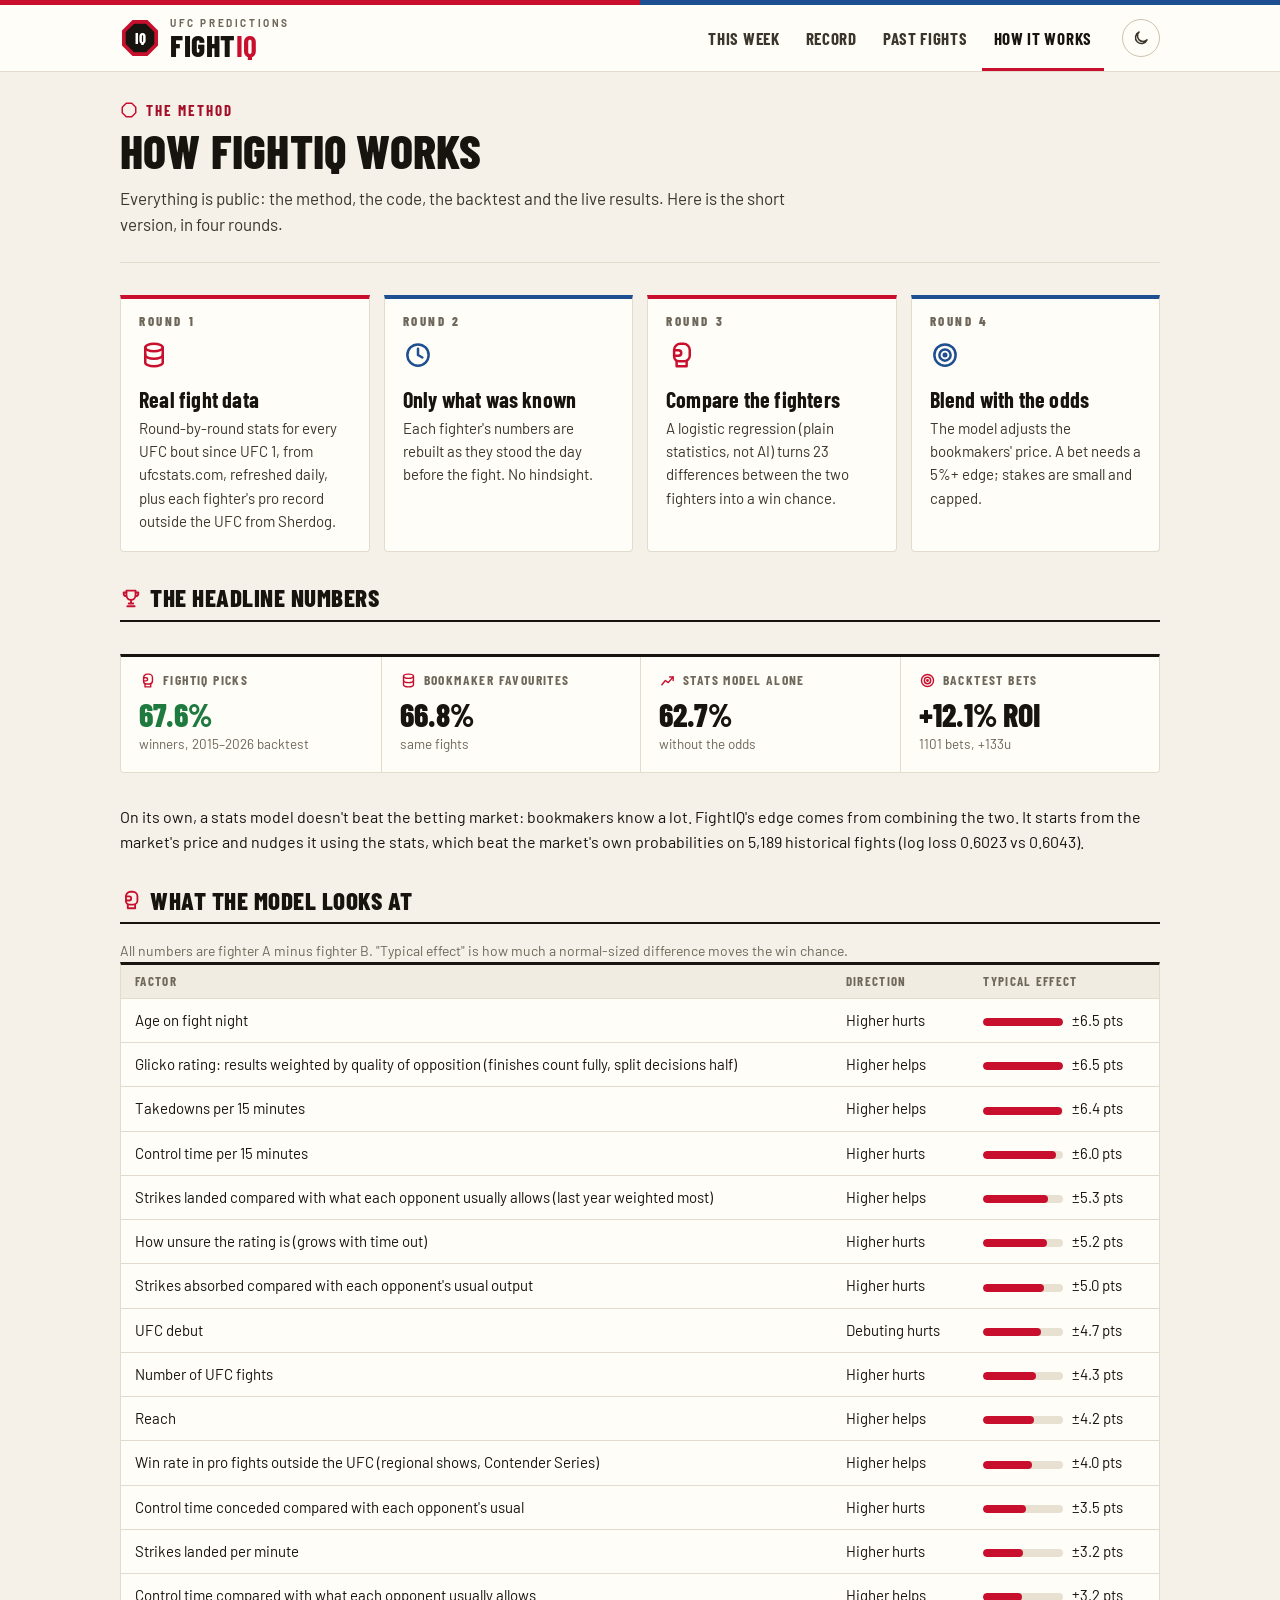
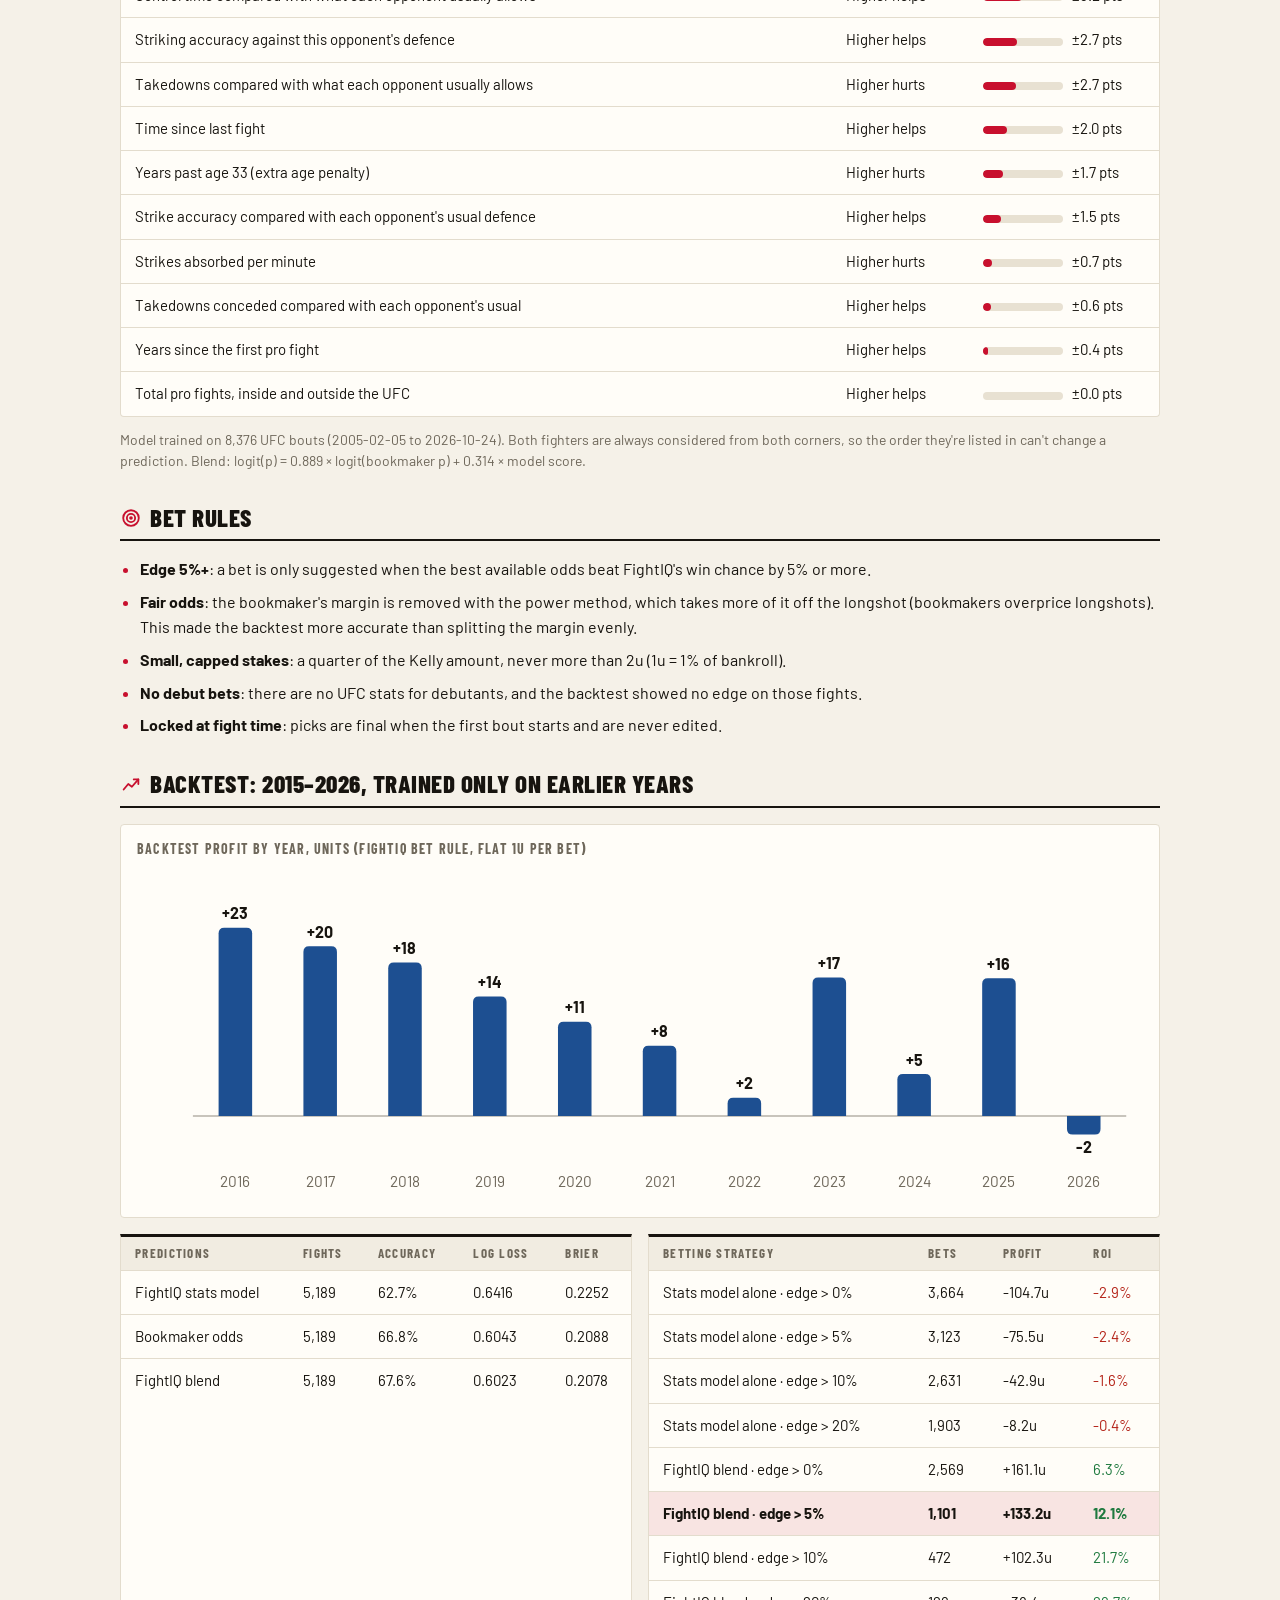
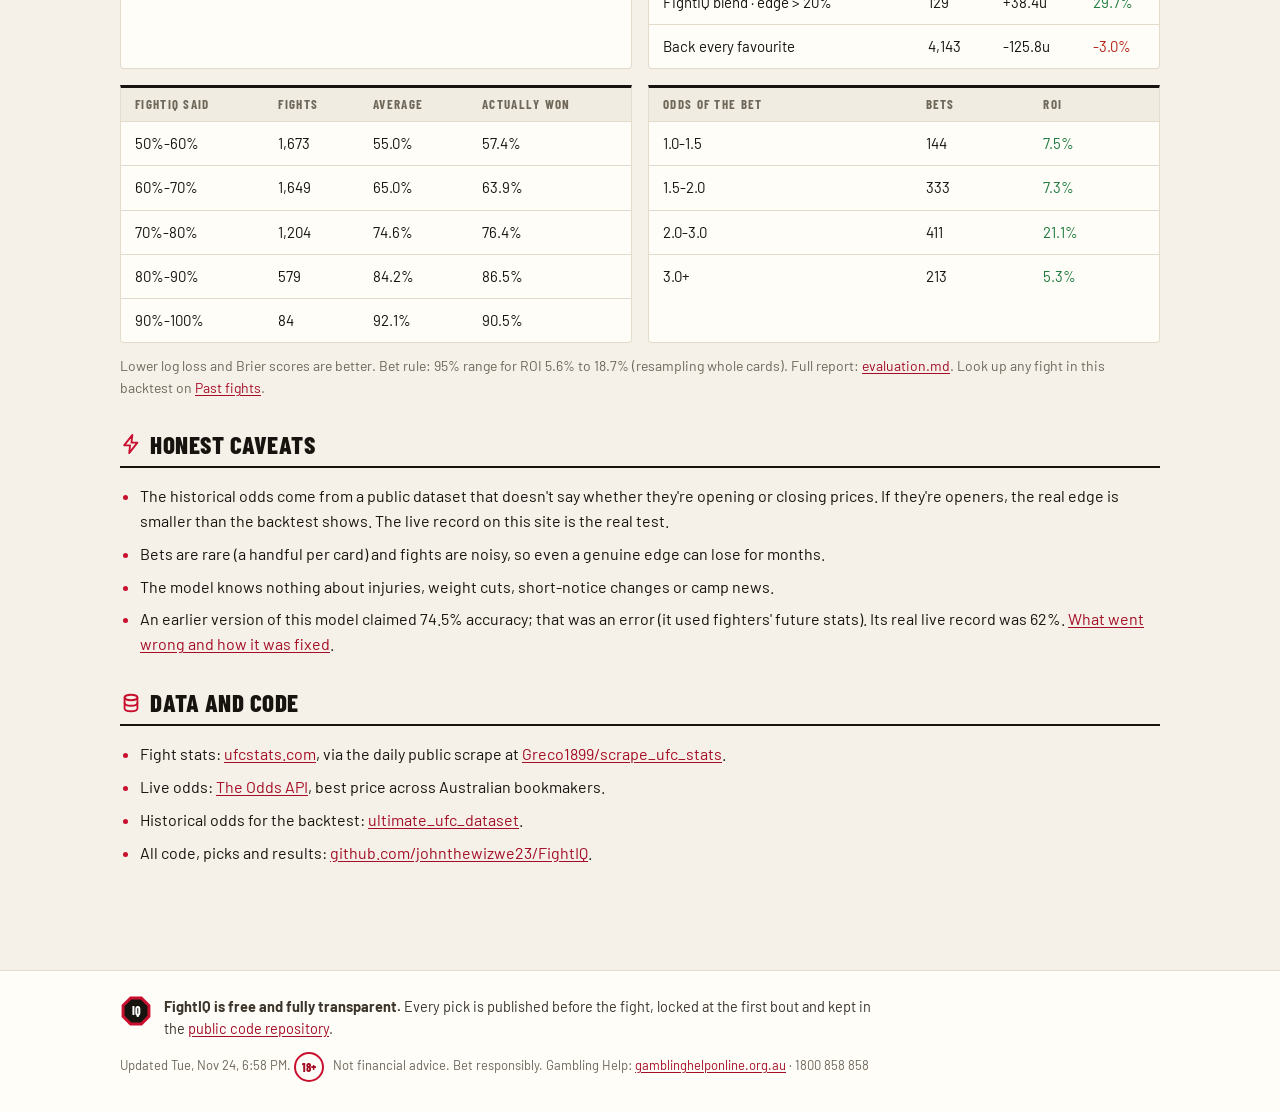
==== site/model.html @ d4d3aa1a "FightIQ update 2026-11-24 18:58 UTC" ====
<!doctype html>
<html lang="en">
<head>
<meta charset="utf-8">
<meta name="viewport" content="width=device-width, initial-scale=1">
<title>How it works · UFC FightIQ</title>
<meta name="description" content="UFC FightIQ: free, fully transparent UFC fight predictions, value bets and a public track record.">
<meta name="theme-color" content="#f5f1e8">
<link rel="icon" href="assets/logo.svg" type="image/svg+xml">
<link rel="preconnect" href="https://fonts.googleapis.com"><link rel="preconnect" href="https://fonts.gstatic.com" crossorigin>
<link rel="stylesheet" href="https://fonts.googleapis.com/css2?family=Barlow+Condensed:ital,wght@0,600;0,700;0,800;1,800&family=Barlow:wght@400;500;600;700&display=swap">
<link rel="stylesheet" href="assets/style.css?v=7cd8a8290e">
<script>try{var t=localStorage.getItem("fightiq-theme");if(t)document.documentElement.setAttribute("data-theme",t)}catch(e){}</script>
</head>
<body>
<header class="top">
  <div class="wrap top-in">
    <a class="brand" href="index.html" aria-label="FightIQ home"><svg class="logo" viewBox="0 0 40 40" aria-hidden="true"><polygon points="38.02,27.46 27.46,38.02 12.54,38.02 1.98,27.46 1.98,12.54 12.54,1.98 27.46,1.98 38.02,12.54" fill="#C8102E"/><polygon points="34.32,25.93 25.93,34.32 14.07,34.32 5.68,25.93 5.68,14.07 14.07,5.68 25.93,5.68 34.32,14.07" fill="#17140F"/><text x="20" y="25.6" text-anchor="middle" font-size="15" font-weight="800" fill="#fff" font-family="Barlow Condensed,Arial Narrow,Helvetica,sans-serif">IQ</text></svg><span class="word"><small>UFC predictions</small>FIGHT<b>IQ</b></span></a>
    <nav aria-label="Main"><a href="index.html">This week</a><a href="record.html">Record</a><a href="search.html">Past fights</a><a href="model.html" class="on" aria-current="page">How it works</a></nav>
    <button class="theme" type="button" aria-label="Switch light or dark mode"><span class="ico moon"><svg viewBox="0 0 24 24" aria-hidden="true"><path d="M20 14.5A8 8 0 1 1 9.5 4a6.5 6.5 0 0 0 10.5 10.5z"/></svg></span><span class="ico sun"><svg viewBox="0 0 24 24" aria-hidden="true"><circle cx="12" cy="12" r="4"/><path d="M12 2v2.5M12 19.5V22M4.9 4.9l1.8 1.8M17.3 17.3l1.8 1.8M2 12h2.5M19.5 12H22M4.9 19.1l1.8-1.8M17.3 6.7l1.8-1.8"/></svg></span></button>
  </div>
</header>
<main class="wrap">

<section class="hero"><div><p class="kicker"><span class="ico"><svg viewBox="0 0 24 24" aria-hidden="true"><polygon points="8.3,3 15.7,3 21,8.3 21,15.7 15.7,21 8.3,21 3,15.7 3,8.3"/></svg></span>The method</p><h1>How FightIQ works</h1><p class="lede">Everything is public: the method, the code, the backtest and the live results. Here is the short version, in four rounds.</p></div></section>
<section class="rounds"><div class="round"><span class="rnum">Round 1</span><span class="ico"><svg viewBox="0 0 24 24" aria-hidden="true"><ellipse cx="12" cy="6" rx="7" ry="3"/><path d="M5 6v6c0 1.7 3.1 3 7 3s7-1.3 7-3V6"/><path d="M5 12v6c0 1.7 3.1 3 7 3s7-1.3 7-3v-6"/></svg></span><h3>Real fight data</h3><p>Round-by-round stats for every UFC bout since UFC 1, from ufcstats.com, refreshed daily, plus each fighter&#x27;s pro record outside the UFC from Sherdog.</p></div><div class="round"><span class="rnum">Round 2</span><span class="ico"><svg viewBox="0 0 24 24" aria-hidden="true"><circle cx="12" cy="12" r="8.5"/><path d="M12 7v5l3.5 2"/></svg></span><h3>Only what was known</h3><p>Each fighter&#x27;s numbers are rebuilt as they stood the day before the fight. No hindsight.</p></div><div class="round"><span class="rnum">Round 3</span><span class="ico"><svg viewBox="0 0 24 24" aria-hidden="true"><path d="M6.5 12V8a5 5 0 0 1 5-5H14a5 5 0 0 1 5 5v4.5a4.5 4.5 0 0 1-4.5 4.5h-4A4 4 0 0 1 6.5 13z"/><path d="M6.5 12.5H10a2.2 2.2 0 0 0 0-4.4H6.5"/><path d="M8.5 17v4h8v-4"/></svg></span><h3>Compare the fighters</h3><p>A logistic regression (plain statistics, not AI) turns 23 differences between the two fighters into a win chance.</p></div><div class="round"><span class="rnum">Round 4</span><span class="ico"><svg viewBox="0 0 24 24" aria-hidden="true"><circle cx="12" cy="12" r="8.5"/><circle cx="12" cy="12" r="4.5"/><circle cx="12" cy="12" r="1" fill="currentColor"/></svg></span><h3>Blend with the odds</h3><p>The model adjusts the bookmakers&#x27; price. A bet needs a 5%+ edge; stakes are small and capped.</p></div></section>

<section><h2><span class="ico"><svg viewBox="0 0 24 24" aria-hidden="true"><path d="M7 4h10v5a5 5 0 0 1-10 0z"/><path d="M7 6H4v1a3 3 0 0 0 3 3M17 6h3v1a3 3 0 0 1-3 3M12 14v4M8 21h8M9.5 18h5"/></svg></span>The headline numbers</h2>
<section class="board"><div class="cell"><span class="lbl"><span class="ico"><svg viewBox="0 0 24 24" aria-hidden="true"><path d="M6.5 12V8a5 5 0 0 1 5-5H14a5 5 0 0 1 5 5v4.5a4.5 4.5 0 0 1-4.5 4.5h-4A4 4 0 0 1 6.5 13z"/><path d="M6.5 12.5H10a2.2 2.2 0 0 0 0-4.4H6.5"/><path d="M8.5 17v4h8v-4"/></svg></span>FightIQ picks</span><strong class="val good">67.6%</strong><span class="sub">winners, 2015–2026 backtest</span></div><div class="cell"><span class="lbl"><span class="ico"><svg viewBox="0 0 24 24" aria-hidden="true"><ellipse cx="12" cy="6" rx="7" ry="3"/><path d="M5 6v6c0 1.7 3.1 3 7 3s7-1.3 7-3V6"/><path d="M5 12v6c0 1.7 3.1 3 7 3s7-1.3 7-3v-6"/></svg></span>Bookmaker favourites</span><strong class="val">66.8%</strong><span class="sub">same fights</span></div><div class="cell"><span class="lbl"><span class="ico"><svg viewBox="0 0 24 24" aria-hidden="true"><path d="M4 18 9 12l4 3 7-8"/><path d="M15 7h5v5"/></svg></span>Stats model alone</span><strong class="val">62.7%</strong><span class="sub">without the odds</span></div><div class="cell"><span class="lbl"><span class="ico"><svg viewBox="0 0 24 24" aria-hidden="true"><circle cx="12" cy="12" r="8.5"/><circle cx="12" cy="12" r="4.5"/><circle cx="12" cy="12" r="1" fill="currentColor"/></svg></span>Backtest bets</span><strong class="val">+12.1% ROI</strong><span class="sub">1101 bets, +133u</span></div></section>
<p>On its own, a stats model doesn't beat the betting market: bookmakers know a lot. FightIQ's edge comes from combining the two.
It starts from the market's price and nudges it using the stats, which beat the market's own probabilities on
5,189 historical fights (log loss 0.6023 vs 0.6043).</p></section>

<section><h2><span class="ico"><svg viewBox="0 0 24 24" aria-hidden="true"><path d="M6.5 12V8a5 5 0 0 1 5-5H14a5 5 0 0 1 5 5v4.5a4.5 4.5 0 0 1-4.5 4.5h-4A4 4 0 0 1 6.5 13z"/><path d="M6.5 12.5H10a2.2 2.2 0 0 0 0-4.4H6.5"/><path d="M8.5 17v4h8v-4"/></svg></span>What the model looks at</h2>
<p class="note">All numbers are fighter A minus fighter B. "Typical effect" is how much a normal-sized difference moves the win chance.</p>
<div class="tablewrap"><table><thead><tr><th>Factor</th><th>Direction</th><th>Typical effect</th></tr></thead><tbody><tr><td>Age on fight night</td><td>Higher hurts</td><td><span class="mini"><span style="width:100%"></span></span> ±6.5 pts</td></tr><tr><td>Glicko rating: results weighted by quality of opposition (finishes count fully, split decisions half)</td><td>Higher helps</td><td><span class="mini"><span style="width:100%"></span></span> ±6.5 pts</td></tr><tr><td>Takedowns per 15 minutes</td><td>Higher helps</td><td><span class="mini"><span style="width:98%"></span></span> ±6.4 pts</td></tr><tr><td>Control time per 15 minutes</td><td>Higher hurts</td><td><span class="mini"><span style="width:91%"></span></span> ±6.0 pts</td></tr><tr><td>Strikes landed compared with what each opponent usually allows (last year weighted most)</td><td>Higher helps</td><td><span class="mini"><span style="width:81%"></span></span> ±5.3 pts</td></tr><tr><td>How unsure the rating is (grows with time out)</td><td>Higher hurts</td><td><span class="mini"><span style="width:79%"></span></span> ±5.2 pts</td></tr><tr><td>Strikes absorbed compared with each opponent&#x27;s usual output</td><td>Higher hurts</td><td><span class="mini"><span style="width:76%"></span></span> ±5.0 pts</td></tr><tr><td>UFC debut</td><td>Debuting hurts</td><td><span class="mini"><span style="width:72%"></span></span> ±4.7 pts</td></tr><tr><td>Number of UFC fights</td><td>Higher hurts</td><td><span class="mini"><span style="width:66%"></span></span> ±4.3 pts</td></tr><tr><td>Reach</td><td>Higher helps</td><td><span class="mini"><span style="width:63%"></span></span> ±4.2 pts</td></tr><tr><td>Win rate in pro fights outside the UFC (regional shows, Contender Series)</td><td>Higher helps</td><td><span class="mini"><span style="width:61%"></span></span> ±4.0 pts</td></tr><tr><td>Control time conceded compared with each opponent&#x27;s usual</td><td>Higher hurts</td><td><span class="mini"><span style="width:53%"></span></span> ±3.5 pts</td></tr><tr><td>Strikes landed per minute</td><td>Higher hurts</td><td><span class="mini"><span style="width:49%"></span></span> ±3.2 pts</td></tr><tr><td>Control time compared with what each opponent usually allows</td><td>Higher helps</td><td><span class="mini"><span style="width:48%"></span></span> ±3.2 pts</td></tr><tr><td>Striking accuracy against this opponent&#x27;s defence</td><td>Higher helps</td><td><span class="mini"><span style="width:42%"></span></span> ±2.7 pts</td></tr><tr><td>Takedowns compared with what each opponent usually allows</td><td>Higher hurts</td><td><span class="mini"><span style="width:41%"></span></span> ±2.7 pts</td></tr><tr><td>Time since last fight</td><td>Higher helps</td><td><span class="mini"><span style="width:30%"></span></span> ±2.0 pts</td></tr><tr><td>Years past age 33 (extra age penalty)</td><td>Higher hurts</td><td><span class="mini"><span style="width:25%"></span></span> ±1.7 pts</td></tr><tr><td>Strike accuracy compared with each opponent&#x27;s usual defence</td><td>Higher helps</td><td><span class="mini"><span style="width:22%"></span></span> ±1.5 pts</td></tr><tr><td>Strikes absorbed per minute</td><td>Higher hurts</td><td><span class="mini"><span style="width:11%"></span></span> ±0.7 pts</td></tr><tr><td>Takedowns conceded compared with each opponent&#x27;s usual</td><td>Higher helps</td><td><span class="mini"><span style="width:9%"></span></span> ±0.6 pts</td></tr><tr><td>Years since the first pro fight</td><td>Higher helps</td><td><span class="mini"><span style="width:6%"></span></span> ±0.4 pts</td></tr><tr><td>Total pro fights, inside and outside the UFC</td><td>Higher helps</td><td><span class="mini"><span style="width:0%"></span></span> ±0.0 pts</td></tr></tbody></table></div>
<p class="note">Model trained on 8,376 UFC bouts (2005-02-05 to 2026-10-24).
Both fighters are always considered from both corners, so the order they're listed in can't change a prediction.
Blend: logit(p) = 0.889 × logit(bookmaker p) + 0.314 × model score.</p></section>

<section><h2><span class="ico"><svg viewBox="0 0 24 24" aria-hidden="true"><circle cx="12" cy="12" r="8.5"/><circle cx="12" cy="12" r="4.5"/><circle cx="12" cy="12" r="1" fill="currentColor"/></svg></span>Bet rules</h2>
<ul class="rules">
<li><b>Edge 5%+</b>: a bet is only suggested when the best available odds beat FightIQ's win chance by 5% or more.</li>
<li><b>Fair odds</b>: the bookmaker's margin is removed with the power method, which takes more of it off the longshot
(bookmakers overprice longshots). This made the backtest more accurate than splitting the margin evenly.</li>
<li><b>Small, capped stakes</b>: a quarter of the Kelly amount, never more than 2u (1u = 1% of bankroll).</li>
<li><b>No debut bets</b>: there are no UFC stats for debutants, and the backtest showed no edge on those fights.</li>
<li><b>Locked at fight time</b>: picks are final when the first bout starts and are never edited.</li>
</ul></section>

<section><h2><span class="ico"><svg viewBox="0 0 24 24" aria-hidden="true"><path d="M4 18 9 12l4 3 7-8"/><path d="M15 7h5v5"/></svg></span>Backtest: 2015–2026, trained only on earlier years</h2>
<figure class="chart"><figcaption>Backtest profit by year, units (FightIQ bet rule, flat 1u per bet)</figcaption><svg viewBox="0 0 720 240" role="img" aria-label="Backtest profit by year"><line x1="40" x2="708" y1="178.9" y2="178.9" class="grid zero"/><path d="M58.4,178.9 V48.2 Q58.4,44.2 62.4,44.2 H78.4 Q82.4,44.2 82.4,48.2 V178.9 Z" class="barfill" data-tip="2016: 183 bets, +22.5u, ROI +12.3%"/><text x="70.4" y="38.2" class="label" text-anchor="middle">+23</text><text x="70.4" y="230" class="axis" text-anchor="middle">2016</text><path d="M119.1,178.9 V61.5 Q119.1,57.5 123.1,57.5 H139.1 Q143.1,57.5 143.1,61.5 V178.9 Z" class="barfill" data-tip="2017: 174 bets, +20.3u, ROI +11.7%"/><text x="131.1" y="51.5" class="label" text-anchor="middle">+20</text><text x="131.1" y="230" class="axis" text-anchor="middle">2017</text><path d="M179.8,178.9 V73.1 Q179.8,69.1 183.8,69.1 H199.8 Q203.8,69.1 203.8,73.1 V178.9 Z" class="barfill" data-tip="2018: 133 bets, +18.4u, ROI +13.8%"/><text x="191.8" y="63.1" class="label" text-anchor="middle">+18</text><text x="191.8" y="230" class="axis" text-anchor="middle">2018</text><path d="M240.5,178.9 V97.4 Q240.5,93.4 244.5,93.4 H260.5 Q264.5,93.4 264.5,97.4 V178.9 Z" class="barfill" data-tip="2019: 123 bets, +14.3u, ROI +11.6%"/><text x="252.5" y="87.4" class="label" text-anchor="middle">+14</text><text x="252.5" y="230" class="axis" text-anchor="middle">2019</text><path d="M301.3,178.9 V115.4 Q301.3,111.4 305.3,111.4 H321.3 Q325.3,111.4 325.3,115.4 V178.9 Z" class="barfill" data-tip="2020: 87 bets, +11.3u, ROI +13.0%"/><text x="313.3" y="105.4" class="label" text-anchor="middle">+11</text><text x="313.3" y="230" class="axis" text-anchor="middle">2020</text><path d="M362.0,178.9 V132.6 Q362.0,128.6 366.0,128.6 H382.0 Q386.0,128.6 386.0,132.6 V178.9 Z" class="barfill" data-tip="2021: 99 bets, +8.4u, ROI +8.5%"/><text x="374.0" y="122.6" class="label" text-anchor="middle">+8</text><text x="374.0" y="230" class="axis" text-anchor="middle">2021</text><path d="M422.7,178.9 V169.9 Q422.7,165.9 426.7,165.9 H442.7 Q446.7,165.9 446.7,169.9 V178.9 Z" class="barfill" data-tip="2022: 69 bets, +2.2u, ROI +3.2%"/><text x="434.7" y="159.9" class="label" text-anchor="middle">+2</text><text x="434.7" y="230" class="axis" text-anchor="middle">2022</text><path d="M483.5,178.9 V83.8 Q483.5,79.8 487.5,79.8 H503.5 Q507.5,79.8 507.5,83.8 V178.9 Z" class="barfill" data-tip="2023: 61 bets, +16.6u, ROI +27.2%"/><text x="495.5" y="73.8" class="label" text-anchor="middle">+17</text><text x="495.5" y="230" class="axis" text-anchor="middle">2023</text><path d="M544.2,178.9 V152.8 Q544.2,148.8 548.2,148.8 H564.2 Q568.2,148.8 568.2,152.8 V178.9 Z" class="barfill" data-tip="2024: 62 bets, +5.0u, ROI +8.1%"/><text x="556.2" y="142.8" class="label" text-anchor="middle">+5</text><text x="556.2" y="230" class="axis" text-anchor="middle">2024</text><path d="M604.9,178.9 V84.3 Q604.9,80.3 608.9,80.3 H624.9 Q628.9,80.3 628.9,84.3 V178.9 Z" class="barfill" data-tip="2025: 46 bets, +16.5u, ROI +35.8%"/><text x="616.9" y="74.3" class="label" text-anchor="middle">+16</text><text x="616.9" y="230" class="axis" text-anchor="middle">2025</text><path d="M665.6,178.9 V188.2 Q665.6,192.2 669.6,192.2 H685.6 Q689.6,192.2 689.6,188.2 V178.9 Z" class="barfill" data-tip="2026: 64 bets, -2.2u, ROI -3.5%"/><text x="677.6" y="205.2" class="label" text-anchor="middle">-2</text><text x="677.6" y="230" class="axis" text-anchor="middle">2026</text></svg></figure>
<div class="grid2">
<div class="tablewrap"><table><thead><tr><th>Predictions</th><th>Fights</th><th>Accuracy</th><th>Log loss</th><th>Brier</th></tr></thead><tbody><tr><td>FightIQ stats model</td><td>5,189</td><td>62.7%</td><td>0.6416</td><td>0.2252</td></tr><tr><td>Bookmaker odds</td><td>5,189</td><td>66.8%</td><td>0.6043</td><td>0.2088</td></tr><tr><td>FightIQ blend</td><td>5,189</td><td>67.6%</td><td>0.6023</td><td>0.2078</td></tr></tbody></table></div>
<div class="tablewrap"><table><thead><tr><th>Betting strategy</th><th>Bets</th><th>Profit</th><th>ROI</th></tr></thead><tbody><tr><td>Stats model alone · edge &gt; 0%</td><td>3,664</td><td>-104.7u</td><td class="bad">-2.9%</td></tr><tr><td>Stats model alone · edge &gt; 5%</td><td>3,123</td><td>-75.5u</td><td class="bad">-2.4%</td></tr><tr><td>Stats model alone · edge &gt; 10%</td><td>2,631</td><td>-42.9u</td><td class="bad">-1.6%</td></tr><tr><td>Stats model alone · edge &gt; 20%</td><td>1,903</td><td>-8.2u</td><td class="bad">-0.4%</td></tr><tr><td>FightIQ blend · edge &gt; 0%</td><td>2,569</td><td>+161.1u</td><td class="good">6.3%</td></tr><tr class="hl"><td>FightIQ blend · edge &gt; 5%</td><td>1,101</td><td>+133.2u</td><td class="good">12.1%</td></tr><tr><td>FightIQ blend · edge &gt; 10%</td><td>472</td><td>+102.3u</td><td class="good">21.7%</td></tr><tr><td>FightIQ blend · edge &gt; 20%</td><td>129</td><td>+38.4u</td><td class="good">29.7%</td></tr><tr><td>Back every favourite</td><td>4,143</td><td>-125.8u</td><td class="bad">-3.0%</td></tr></tbody></table></div>
<div class="tablewrap"><table><thead><tr><th>FightIQ said</th><th>Fights</th><th>Average</th><th>Actually won</th></tr></thead><tbody><tr><td>50%-60%</td><td>1,673</td><td>55.0%</td><td>57.4%</td></tr><tr><td>60%-70%</td><td>1,649</td><td>65.0%</td><td>63.9%</td></tr><tr><td>70%-80%</td><td>1,204</td><td>74.6%</td><td>76.4%</td></tr><tr><td>80%-90%</td><td>579</td><td>84.2%</td><td>86.5%</td></tr><tr><td>90%-100%</td><td>84</td><td>92.1%</td><td>90.5%</td></tr></tbody></table></div>
<div class="tablewrap"><table><thead><tr><th>Odds of the bet</th><th>Bets</th><th>ROI</th></tr></thead><tbody><tr><td>1.0-1.5</td><td>144</td><td class="good">7.5%</td></tr><tr><td>1.5-2.0</td><td>333</td><td class="good">7.3%</td></tr><tr><td>2.0-3.0</td><td>411</td><td class="good">21.1%</td></tr><tr><td>3.0+</td><td>213</td><td class="good">5.3%</td></tr></tbody></table></div>
</div>
<p class="note">Lower log loss and Brier scores are better. Bet rule: 95% range for ROI 5.6% to 18.7%
(resampling whole cards). Full report: <a href="https://github.com/johnthewizwe23/FightIQ/blob/main/reports/evaluation.md">evaluation.md</a>.
Look up any fight in this backtest on <a href="search.html">Past fights</a>.</p></section>

<section><h2><span class="ico"><svg viewBox="0 0 24 24" aria-hidden="true"><path d="M13.5 2 4.5 13.5h6.5L10 22l9-11.5h-6.5z"/></svg></span>Honest caveats</h2>
<ul class="rules">
<li>The historical odds come from a public dataset that doesn't say whether they're opening or closing prices. If they're
openers, the real edge is smaller than the backtest shows. The live record on this site is the real test.</li>
<li>Bets are rare (a handful per card) and fights are noisy, so even a genuine edge can lose for months.</li>
<li>The model knows nothing about injuries, weight cuts, short-notice changes or camp news.</li>
<li>An earlier version of this model claimed 74.5% accuracy; that was an error (it used fighters' future stats). Its real
live record was 62%. <a href="https://github.com/johnthewizwe23/FightIQ/blob/main/reports/original_model_review.md">What went wrong and how it was fixed</a>.</li>
</ul></section>

<section><h2><span class="ico"><svg viewBox="0 0 24 24" aria-hidden="true"><ellipse cx="12" cy="6" rx="7" ry="3"/><path d="M5 6v6c0 1.7 3.1 3 7 3s7-1.3 7-3V6"/><path d="M5 12v6c0 1.7 3.1 3 7 3s7-1.3 7-3v-6"/></svg></span>Data and code</h2>
<ul class="rules">
<li>Fight stats: <a href="http://ufcstats.com">ufcstats.com</a>, via the daily public scrape at <a href="https://github.com/Greco1899/scrape_ufc_stats">Greco1899/scrape_ufc_stats</a>.</li>
<li>Live odds: <a href="https://the-odds-api.com">The Odds API</a>, best price across Australian bookmakers.</li>
<li>Historical odds for the backtest: <a href="https://github.com/shortlikeafox/ultimate_ufc_dataset">ultimate_ufc_dataset</a>.</li>
<li>All code, picks and results: <a href="https://github.com/johnthewizwe23/FightIQ">github.com/johnthewizwe23/FightIQ</a>.</li>
</ul></section>
</main>
<footer class="foot">
  <div class="wrap foot-in">
    <div class="foot-brand"><svg class="logo" viewBox="0 0 40 40" aria-hidden="true"><polygon points="38.02,27.46 27.46,38.02 12.54,38.02 1.98,27.46 1.98,12.54 12.54,1.98 27.46,1.98 38.02,12.54" fill="#C8102E"/><polygon points="34.32,25.93 25.93,34.32 14.07,34.32 5.68,25.93 5.68,14.07 14.07,5.68 25.93,5.68 34.32,14.07" fill="#17140F"/><text x="20" y="25.6" text-anchor="middle" font-size="15" font-weight="800" fill="#fff" font-family="Barlow Condensed,Arial Narrow,Helvetica,sans-serif">IQ</text></svg><p><b>FightIQ is free and fully transparent.</b> Every pick is published before the fight,
    locked at the first bout and kept in the <a href="https://github.com/johnthewizwe23/FightIQ">public code repository</a>.</p></div>
    <p class="foot-small">Updated <time datetime="2026-11-24T18:58:11+00:00">2026-11-24 18:58 UTC</time>. <span class="age">18+</span> Not financial advice. Bet responsibly. Gambling Help:
    <a href="https://www.gamblinghelponline.org.au">gamblinghelponline.org.au</a> · 1800 858 858</p>
  </div>
</footer>
<script src="assets/app.js?v=45d0e978c8"></script>
</body>
</html>
---- site/assets/style.css ----
:root{color-scheme:light;--paper:#f5f1e8;--card:#fffdf8;--card-2:#f1ece1;--ink:#17140f;--ink-2:#3b352c;--muted:#6e675a;
--line:#e3dccd;--line-2:#cdc3ae;--red:#c8102e;--red-ink:#a50d26;--red-soft:#f8e4e2;--blue:#1d4f91;--good:#1f7a3f;--bad:#b42318;
--strong:#1f7a3f;--lean:#b07d1f;--toss:#8c8578;--series:#1d4f91;--grid:#e8e2d5;--opp:#e8e1d2;
--display:"Barlow Condensed","Arial Narrow",Impact,sans-serif;--body:Barlow,"Segoe UI",Roboto,Helvetica,Arial,sans-serif}
:root[data-theme="dark"]{color-scheme:dark;--paper:#141311;--card:#1d1b18;--card-2:#25221e;--ink:#f3efe7;--ink-2:#d8d1c3;
--muted:#a69f91;--line:#33302a;--line-2:#4b463d;--red:#ef4056;--red-ink:#ff7385;--red-soft:#3a1b1f;--blue:#7aa5e6;--good:#55c27f;
--bad:#f2685d;--strong:#2f9e5b;--lean:#c4922f;--toss:#77705f;--series:#7aa5e6;--grid:#2c2924;--opp:#302d27}
*{box-sizing:border-box}html{-webkit-text-size-adjust:100%}[hidden]{display:none!important}
body{margin:0;background:var(--paper);color:var(--ink);font:16px/1.55 var(--body)}
a{color:var(--red-ink);text-underline-offset:2px}a:hover{color:var(--red)}
.wrap{max-width:1080px;margin:0 auto;padding:0 20px}
.ico{display:inline-flex;width:18px;height:18px;flex:none;color:var(--red)}
.ico svg{width:100%;height:100%;fill:none;stroke:currentColor;stroke-width:2;stroke-linecap:round;stroke-linejoin:round}
.vh{position:absolute;width:1px;height:1px;overflow:hidden;clip:rect(0 0 0 0);white-space:nowrap}
.muted{color:var(--muted)}.small{font-size:13px}.good{color:var(--good)}.bad{color:var(--bad)}.accent{color:var(--red)}

.top{background:var(--card);box-shadow:0 1px 0 var(--line);position:sticky;top:0;z-index:5}
.top::before{content:"";display:block;height:5px;background:linear-gradient(90deg,var(--red) 0 50%,var(--blue) 50% 100%)}
.top-in{display:flex;align-items:center;gap:18px;min-height:66px}
.brand{display:flex;align-items:center;gap:10px;text-decoration:none;color:var(--ink);margin-right:auto}
.brand:hover{color:var(--ink)}.logo{width:40px;height:40px;flex:none}
.word{font:800 30px/.9 var(--display);letter-spacing:.5px}.word b{color:var(--red)}
.word small{display:block;font:700 10px/1 var(--body);letter-spacing:2.6px;text-transform:uppercase;color:var(--muted);margin-bottom:4px}
nav{display:flex;gap:2px}
nav a{font:700 17px/1 var(--display);letter-spacing:.7px;text-transform:uppercase;color:var(--ink-2);text-decoration:none;
padding:24px 12px 21px;border-bottom:3px solid transparent}
nav a:hover{color:var(--red)}nav a.on{color:var(--ink);border-bottom-color:var(--red)}
.theme{appearance:none;border:1.5px solid var(--line-2);background:var(--card);width:38px;height:38px;border-radius:50%;
display:grid;place-items:center;cursor:pointer;padding:0}
.theme .ico{color:var(--ink-2)}.theme .sun,[data-theme="dark"] .theme .moon{display:none}[data-theme="dark"] .theme .sun{display:inline-flex}

main.wrap{padding:30px 20px 56px}
section{margin:32px 0}
main.wrap > :first-child{margin-top:0}
h1{font:800 48px/.96 var(--display);letter-spacing:.2px;text-transform:uppercase;margin:8px 0 12px}
h2{display:flex;align-items:center;flex-wrap:wrap;gap:8px;font:800 25px/1.1 var(--display);text-transform:uppercase;letter-spacing:.5px;
margin:0 0 16px;padding-bottom:8px;border-bottom:2px solid var(--ink)}
h2 .ico{width:22px;height:22px}
h3{margin:0;font:700 22px/1.1 var(--display);letter-spacing:.2px}
.h2-note{font:500 14px/1.3 var(--body);text-transform:none;letter-spacing:0;color:var(--muted);margin-left:4px}
.kicker{display:flex;align-items:center;gap:8px;margin:0;font:700 15px/1.2 var(--display);letter-spacing:2px;text-transform:uppercase;color:var(--red-ink)}
.lede{margin:0;max-width:690px;color:var(--ink-2);font-size:17px}
.note{color:var(--muted);font-size:14px;margin:12px 0 0}

.hero{display:flex;justify-content:space-between;align-items:flex-end;gap:16px 24px;flex-wrap:wrap;margin-top:6px;
padding-bottom:24px;border-bottom:1px solid var(--line)}
.hero-side,.poster-side{display:flex;gap:10px;align-items:center;flex-wrap:wrap}
.btn{display:inline-flex;align-items:center;gap:7px;background:var(--ink);color:var(--paper);border:0;padding:11px 17px 10px;
border-radius:999px;text-decoration:none;font:700 15px/1 var(--display);letter-spacing:.9px;text-transform:uppercase;cursor:pointer}
.btn .ico{color:inherit;width:16px;height:16px}.btn:hover{background:var(--red);color:#fff}

.poster{position:relative;overflow:hidden;background:var(--card);border:1px solid var(--line);border-radius:4px;
padding:30px 30px 26px;display:flex;justify-content:space-between;align-items:flex-end;gap:20px;flex-wrap:wrap}
.poster::before{content:"";position:absolute;left:0;right:0;top:0;height:6px;background:linear-gradient(90deg,var(--red) 0 50%,var(--blue) 50% 100%)}
.watermark{position:absolute;right:-70px;top:-50px;width:360px;height:360px;fill:none;stroke:var(--line);stroke-width:1.1;pointer-events:none}
.poster-copy,.poster-side{position:relative}.poster-copy{max-width:780px}
.bout{font-size:clamp(40px,7.4vw,78px);line-height:.92;margin:14px 0;display:flex;flex-wrap:wrap;align-items:center;gap:4px 18px}
.bout i{font:italic 800 .4em/1 var(--display);color:#fff;background:var(--red);padding:.2em .42em .14em;border-radius:3px}
.meta{margin:0;color:var(--muted);font-size:14px}
.status{display:inline-flex;align-items:center;gap:8px;font:700 15px/1 var(--display);letter-spacing:.9px;text-transform:uppercase;
padding:10px 14px 9px;border-radius:999px;border:1.5px solid var(--line-2);color:var(--ink-2)}
.status .ico{width:16px;height:16px;color:inherit}.status.live{border-color:var(--red);color:var(--red-ink)}
.pulse{width:9px;height:9px;border-radius:50%;background:var(--red);animation:pulse 1.8s infinite}
@keyframes pulse{0%{box-shadow:0 0 0 0 rgba(200,16,46,.55)}70%,100%{box-shadow:0 0 0 9px rgba(200,16,46,0)}}
@media (prefers-reduced-motion:reduce){.pulse{animation:none}}

.board{display:grid;grid-template-columns:repeat(auto-fit,minmax(190px,1fr));background:var(--card);border:1px solid var(--line);
border-top:3px solid var(--ink);border-radius:0 0 4px 4px}
.cell{padding:15px 18px 17px;border-left:1px solid var(--line);min-width:0}.cell:first-child{border-left:0}
.cell .lbl{display:flex;align-items:center;gap:7px;font:700 13.5px/1 var(--display);letter-spacing:1.4px;text-transform:uppercase;color:var(--muted)}
.cell .lbl .ico{width:17px;height:17px}
.cell .val{display:block;font:800 32px/1.05 var(--display);margin:9px 0 3px;white-space:nowrap;overflow:hidden;text-overflow:ellipsis}
.cell .sub{display:block;font-size:13.5px;color:var(--muted)}

.slips{display:grid;grid-template-columns:repeat(auto-fill,minmax(290px,1fr));gap:16px}
.slip{position:relative;background:var(--card);border:1px solid var(--line-2);border-radius:6px;padding:14px 18px 15px 22px}
.slip::before{content:"";position:absolute;left:0;top:0;bottom:0;width:6px;background:var(--red);border-radius:6px 0 0 6px}
.slip-top{display:flex;justify-content:space-between;align-items:center;min-height:30px}
.stamp{display:inline-flex;align-items:center;gap:6px;font:800 15px/1 var(--display);letter-spacing:2.2px;text-transform:uppercase;color:var(--red-ink)}
.stamp .ico{width:16px;height:16px}
.slip-id{font:700 12px/1 var(--display);letter-spacing:2.4px;text-transform:uppercase;color:var(--muted)}
.slip-main{display:flex;justify-content:space-between;align-items:flex-end;gap:12px;margin-top:8px}
.slip-main h3{font-size:27px}.slip-main small{color:var(--muted);font-size:14px}
.odds{text-align:right}.odds span{display:block;font:700 12px/1 var(--display);letter-spacing:1.6px;text-transform:uppercase;color:var(--muted)}
.odds strong{font:800 46px/1 var(--display)}
.perf{position:relative;border-top:2px dashed var(--line-2);margin:14px -18px 12px -22px}
.perf::before,.perf::after{content:"";position:absolute;top:-10px;width:18px;height:18px;border-radius:50%;background:var(--paper);border:1px solid var(--line-2)}
.perf::before{left:-10px;clip-path:inset(0 0 0 50%)}.perf::after{right:-10px;clip-path:inset(0 50% 0 0)}
.slip-stats{display:grid;grid-template-columns:repeat(3,1fr);gap:8px;margin:0}.slip-stats div{min-width:0}
.slip-stats dt{font:700 12px/1 var(--display);letter-spacing:1.3px;text-transform:uppercase;color:var(--muted)}
.slip-stats dd{margin:5px 0 0;font:800 23px/1 var(--display)}
.empty{background:var(--card);border:1.5px dashed var(--line-2);border-radius:6px;padding:22px;color:var(--muted);text-align:center}

.legend{display:inline-flex;gap:6px;margin-left:auto;flex-wrap:wrap}
.sort{display:inline-flex;background:var(--card);border:1.5px solid var(--line-2);border-radius:999px;padding:3px;margin-left:6px}
.sort-btn{appearance:none;border:0;background:transparent;color:var(--ink-2);font:700 13px/1 var(--display);letter-spacing:1px;
text-transform:uppercase;padding:6px 11px 5px;border-radius:999px;cursor:pointer}
.sort-btn:hover{color:var(--red)}.sort-btn[aria-pressed="true"]{background:var(--ink);color:var(--paper)}
.slot{display:none;font:700 12px/1 var(--display);letter-spacing:1px;text-transform:uppercase;color:var(--ink-2);
background:var(--card-2);border-radius:3px;padding:4px 6px 3px}
.tape[data-sort="card"] .slot{display:inline-block}
.tier{display:inline-block;font:700 13px/1 var(--display);letter-spacing:.8px;text-transform:uppercase;border-radius:3px;padding:4px 7px 3px;color:#fff}
.tier.strong{background:var(--strong)}.tier.lean{background:var(--lean)}.tier.toss{background:var(--toss)}
.res{display:inline-grid;place-items:center;min-width:30px;height:30px;padding:0 5px;border-radius:999px;font:800 15px/1 var(--display);
border:2px solid currentColor}
.res.win{color:var(--good)}.res.loss{color:var(--bad)}.res.void{color:var(--muted);font-size:12px}
.res.pending{color:var(--line-2);border-style:dashed}
.tag{display:inline-block;font:700 12px/1 var(--display);letter-spacing:.8px;text-transform:uppercase;border:1.5px solid var(--lean);
color:var(--lean);border-radius:3px;padding:3px 6px 2px}
.tag.accent{border-color:var(--red);color:var(--red-ink)}

.tape,.list{background:var(--card);border:1px solid var(--line);border-top:3px solid var(--ink);border-radius:0 0 4px 4px}
.bout-row{display:grid;grid-template-columns:minmax(0,1.15fr) minmax(0,1.5fr) minmax(0,1.15fr) 130px;gap:18px;align-items:center;
padding:14px 18px;border-top:1px solid var(--line)}
.tape-head,.fhead,.ehead{border-top:0;background:var(--card-2);padding-top:10px;padding-bottom:10px;font:700 13px/1 var(--display);
letter-spacing:1.4px;text-transform:uppercase;color:var(--muted)}
.tape-head span:nth-child(3),.tape-head span:last-child{text-align:right}
.corner b{display:block;font:700 22px/1.1 var(--display);white-space:nowrap;overflow:hidden;text-overflow:ellipsis}
.corner small{display:flex;flex-wrap:wrap;gap:6px;align-items:center;color:var(--muted);font-size:13.5px;margin-top:3px}
.corner.opp{text-align:right}.corner.opp b{color:var(--ink-2);font-weight:600}.corner.opp small{justify-content:flex-end}
.split{display:flex;height:28px;border-radius:3px;overflow:hidden;background:var(--opp);cursor:default}
.seg{display:flex;align-items:center;font:800 16px/1 var(--display);padding:0 10px;white-space:nowrap}
.seg.strong{background:var(--strong);color:#fff}.seg.lean{background:var(--lean);color:#fff}.seg.toss{background:var(--toss);color:#fff}
.seg.opp{flex:1;justify-content:flex-end;color:var(--muted)}
.call{display:flex;justify-content:flex-end;align-items:center;gap:10px}

.tablewrap{overflow-x:auto;background:var(--card);border:1px solid var(--line);border-top:3px solid var(--ink);border-radius:0 0 4px 4px}
table{border-collapse:collapse;width:100%;font-size:15px}
th,td{padding:10px 14px;text-align:left;border-top:1px solid var(--line);white-space:nowrap}
thead th{border-top:0;background:var(--card-2);font:700 13px/1 var(--display);letter-spacing:1.3px;text-transform:uppercase;color:var(--muted)}
tbody tr:hover td{background:var(--card-2)}tr.hl td{background:var(--red-soft);font-weight:700}
.grid2{display:grid;grid-template-columns:repeat(auto-fit,minmax(min(100%,470px),1fr));gap:16px;margin-top:16px}
.mini{display:inline-block;width:80px;height:8px;background:var(--opp);border-radius:99px;vertical-align:middle;overflow:hidden;margin-right:6px}
.mini span{display:block;height:100%;background:var(--red);border-radius:99px}

.rounds{display:grid;grid-template-columns:repeat(auto-fit,minmax(230px,1fr));gap:14px}
.round{background:var(--card);border:1px solid var(--line);border-top:4px solid var(--red);border-radius:0 0 4px 4px;padding:16px 18px 18px}
.round:nth-child(even){border-top-color:var(--blue)}.round:nth-child(even) .ico{color:var(--blue)}
.rnum{display:block;font:800 13px/1 var(--display);letter-spacing:2.6px;text-transform:uppercase;color:var(--muted);margin-bottom:12px}
.round .ico{width:30px;height:30px}.round h3{margin:10px 0 6px}.round p{margin:0;color:var(--ink-2);font-size:15px}
.rules{margin:0;padding-left:20px}.rules li{margin:8px 0}.rules li::marker{color:var(--red)}

.chart{margin:0;background:var(--card);border:1px solid var(--line);border-radius:4px;padding:16px}
.chart figcaption{font:700 14px/1.2 var(--display);letter-spacing:1.2px;text-transform:uppercase;color:var(--muted);margin-bottom:8px}
.chart svg{width:100%;height:auto;display:block;overflow:visible}
.chart .grid{stroke:var(--grid);stroke-width:1}.chart .grid.zero{stroke:var(--muted);stroke-opacity:.5}
.chart .axis{fill:var(--muted);font-size:11px}.chart .label{fill:var(--ink);font-size:11.5px;font-weight:700}
.chart .line{fill:none;stroke:var(--series);stroke-width:2.5;stroke-linejoin:round;stroke-linecap:round}
.chart .dot,.chart .cross-dot{fill:var(--series);stroke:var(--card);stroke-width:2}.chart .cross-dot{opacity:0}
.chart .barfill{fill:var(--series)}.chart .barfill:hover{opacity:.85}
.chart .hit{fill:transparent}.chart .cross{stroke:var(--muted);stroke-width:1;opacity:0}
.tip{position:fixed;z-index:20;pointer-events:none;background:var(--ink);color:var(--paper);font-size:13px;padding:7px 10px;border-radius:4px;
max-width:280px;box-shadow:0 6px 18px rgba(0,0,0,.18);opacity:0;transition:opacity .08s}

.result-line{display:flex;align-items:center;gap:8px;margin:10px 0 0;font-size:15px;color:var(--ink-2)}
.lastcard{display:grid;grid-template-columns:auto 1fr auto;align-items:center;gap:6px 18px;background:var(--card);border:1px solid var(--line);
border-left:5px solid var(--blue);border-radius:4px;padding:12px 18px;margin-bottom:18px;text-decoration:none;color:var(--ink)}
.lastcard:hover{border-color:var(--line-2);color:var(--ink)}.lastcard b{font:700 19px/1.15 var(--display)}
.lastcard .lc-line{grid-column:1/3;color:var(--ink-2);font-size:14.5px}.lastcard .lc-line b{font:inherit;font-weight:700}
.lastcard .lc-go{grid-row:1/3;grid-column:3;display:inline-flex;align-items:center;gap:6px;font:700 15px/1 var(--display);
letter-spacing:.9px;text-transform:uppercase;color:var(--red-ink)}
.foot{border-top:1px solid var(--line);background:var(--card);margin-top:16px}
.foot-in{display:grid;gap:12px;padding:24px 20px 30px}
.foot-brand{display:flex;gap:12px;align-items:flex-start}.foot-brand .logo{width:32px;height:32px}
.foot-brand p{margin:0;max-width:720px;color:var(--ink-2);font-size:14.5px}
.foot-small{margin:0;color:var(--muted);font-size:13px}
.age{display:inline-grid;place-items:center;width:30px;height:30px;border-radius:50%;border:2px solid var(--red);color:var(--red-ink);
font:800 12px/1 var(--display);margin-right:6px;vertical-align:middle}

.tabs{display:inline-flex;background:var(--card);border:1.5px solid var(--line-2);border-radius:999px;padding:4px;margin-bottom:14px}
.tab{appearance:none;border:0;background:transparent;color:var(--ink-2);font:700 16px/1 var(--display);letter-spacing:1px;
text-transform:uppercase;padding:9px 16px 8px;border-radius:999px;display:inline-flex;align-items:center;gap:7px;cursor:pointer}
.tab .ico{width:16px;height:16px;color:inherit}.tab[aria-selected="true"]{background:var(--ink);color:var(--paper)}
.finder-bar{display:flex;gap:10px;flex-wrap:wrap}
.search{position:relative;flex:1 1 300px;min-width:0}
.search .ico{position:absolute;left:14px;top:50%;transform:translateY(-50%);color:var(--muted);pointer-events:none}
.finder-bar input,.finder-bar select{font:inherit;font-size:16px;color:var(--ink);background:var(--card);border:1.5px solid var(--line-2);
border-radius:6px;padding:11px 13px}
.search input{width:100%;padding-left:42px}.finder-bar select{font-weight:600;flex:0 1 auto}
.finder-bar input:focus,.finder-bar select:focus,.chip:focus-visible,.tab:focus-visible,.sort-btn:focus-visible,.ev-link:focus-visible,.btn:focus-visible,
.theme:focus-visible{outline:2px solid var(--blue);outline-offset:2px}
.chips{display:flex;gap:6px;flex-wrap:wrap;align-items:center;margin:12px 0 4px}
.chips > span{font:700 13px/1 var(--display);letter-spacing:1.4px;text-transform:uppercase;color:var(--muted);margin-right:4px}
.chip{font:600 14px/1 var(--body);color:var(--ink-2);background:transparent;border:1.5px solid var(--line-2);border-radius:999px;
padding:6px 12px;cursor:pointer}.chip:hover{border-color:var(--red);color:var(--red-ink)}
.summary{margin:18px 0 12px;font-size:16px}
.frow,.erow{display:grid;gap:16px;align-items:center;padding:12px 18px;border-top:1px solid var(--line)}
.frow{grid-template-columns:minmax(0,1.8fr) minmax(0,1.3fr) minmax(0,1.1fr) 52px}
.erow{grid-template-columns:minmax(0,2fr) 96px minmax(0,1.2fr) 118px 132px}
.fhead,.ehead{border-top:0}.frow > span:last-child{text-align:right}
.who b{display:block;font:700 19px/1.15 var(--display);white-space:nowrap;overflow:hidden;text-overflow:ellipsis}
.who b i{font-style:normal;font-weight:600;color:var(--muted);font-size:.8em;margin:0 3px}
.who small,.ev small{display:flex;gap:6px;flex-wrap:wrap;align-items:center;color:var(--muted);font-size:13.5px;margin-top:2px}
.frow .tier{padding:3px 6px 2px}.frow .tag{text-transform:none;letter-spacing:.2px;white-space:nowrap}
.frow .tag b{display:inline;font:inherit;font-weight:800}
.ev-link{appearance:none;border:0;background:none;padding:0;color:var(--ink);font:700 19px/1.15 var(--display);text-align:left;cursor:pointer;
text-decoration:underline;text-decoration-color:var(--line-2);text-underline-offset:3px}
.ev-link:hover{color:var(--red-ink);text-decoration-color:currentColor}
.erow b{font:800 19px/1 var(--display)}.erow .score{font-size:23px}
.rate{display:flex;align-items:center;gap:10px}.rate-bar{flex:1;height:10px;background:var(--opp);border-radius:99px;overflow:hidden}
.rate-bar span{display:block;height:100%;border-radius:99px}.rate-bar .strong{background:var(--strong)}.rate-bar .lean{background:var(--lean)}
.rate-bar .toss{background:var(--toss)}
.more{margin:16px auto 0;display:flex}

@media (max-width:760px){
.wrap{padding:0 16px}main.wrap{padding:22px 16px 44px}
.top-in{flex-wrap:wrap;gap:0 12px;min-height:0;padding-top:10px}.word{font-size:26px}
.brand{order:1}.theme{order:2}nav{order:3;width:calc(100% + 32px);overflow-x:auto;scrollbar-width:none;margin:4px -16px 0;padding:0 8px}
nav::-webkit-scrollbar{display:none}nav a{padding:12px 10px 10px;font-size:16px;white-space:nowrap}
h1{font-size:38px}h2{font-size:22px}.legend{margin-left:0}.sort{margin-left:0}
.poster{padding:24px 18px 20px}.watermark{width:230px;height:230px;right:-80px;top:-40px}
.board{grid-template-columns:1fr 1fr}.cell{border-left:0;border-top:1px solid var(--line);padding:12px 14px 14px}
.cell:nth-child(-n+2){border-top:0}.cell:nth-child(even){border-left:1px solid var(--line)}
.cell .val{font-size:25px;white-space:normal}
.slips{grid-template-columns:1fr}
.lastcard{grid-template-columns:1fr}.lastcard .lc-line{grid-column:1}.lastcard .lc-go{grid-row:auto;grid-column:1}
.tape-head,.fhead,.ehead{display:none}
.bout-row{grid-template-columns:minmax(0,1fr) minmax(0,1fr);grid-template-areas:"pick opp" "split split" "call call";row-gap:10px;padding:14px 16px}
.corner.pick{grid-area:pick}.corner.opp{grid-area:opp}.split{grid-area:split}.call{grid-area:call;justify-content:space-between}
.corner b{font-size:19px}
.frow{grid-template-columns:minmax(0,1fr) minmax(0,1fr) 34px;row-gap:8px;column-gap:12px;align-items:start;padding:12px 16px}
.frow > span:first-child{grid-column:1/-1}.frow > span:last-child{grid-column:3;grid-row:2}
.erow{grid-template-columns:1fr 1fr;row-gap:10px;padding:12px 16px}.erow > .ev{grid-column:1/-1}
[data-l]::before{content:attr(data-l);display:block;font:700 11.5px/1 var(--display);letter-spacing:1.2px;text-transform:uppercase;
color:var(--muted);margin-bottom:5px}
}
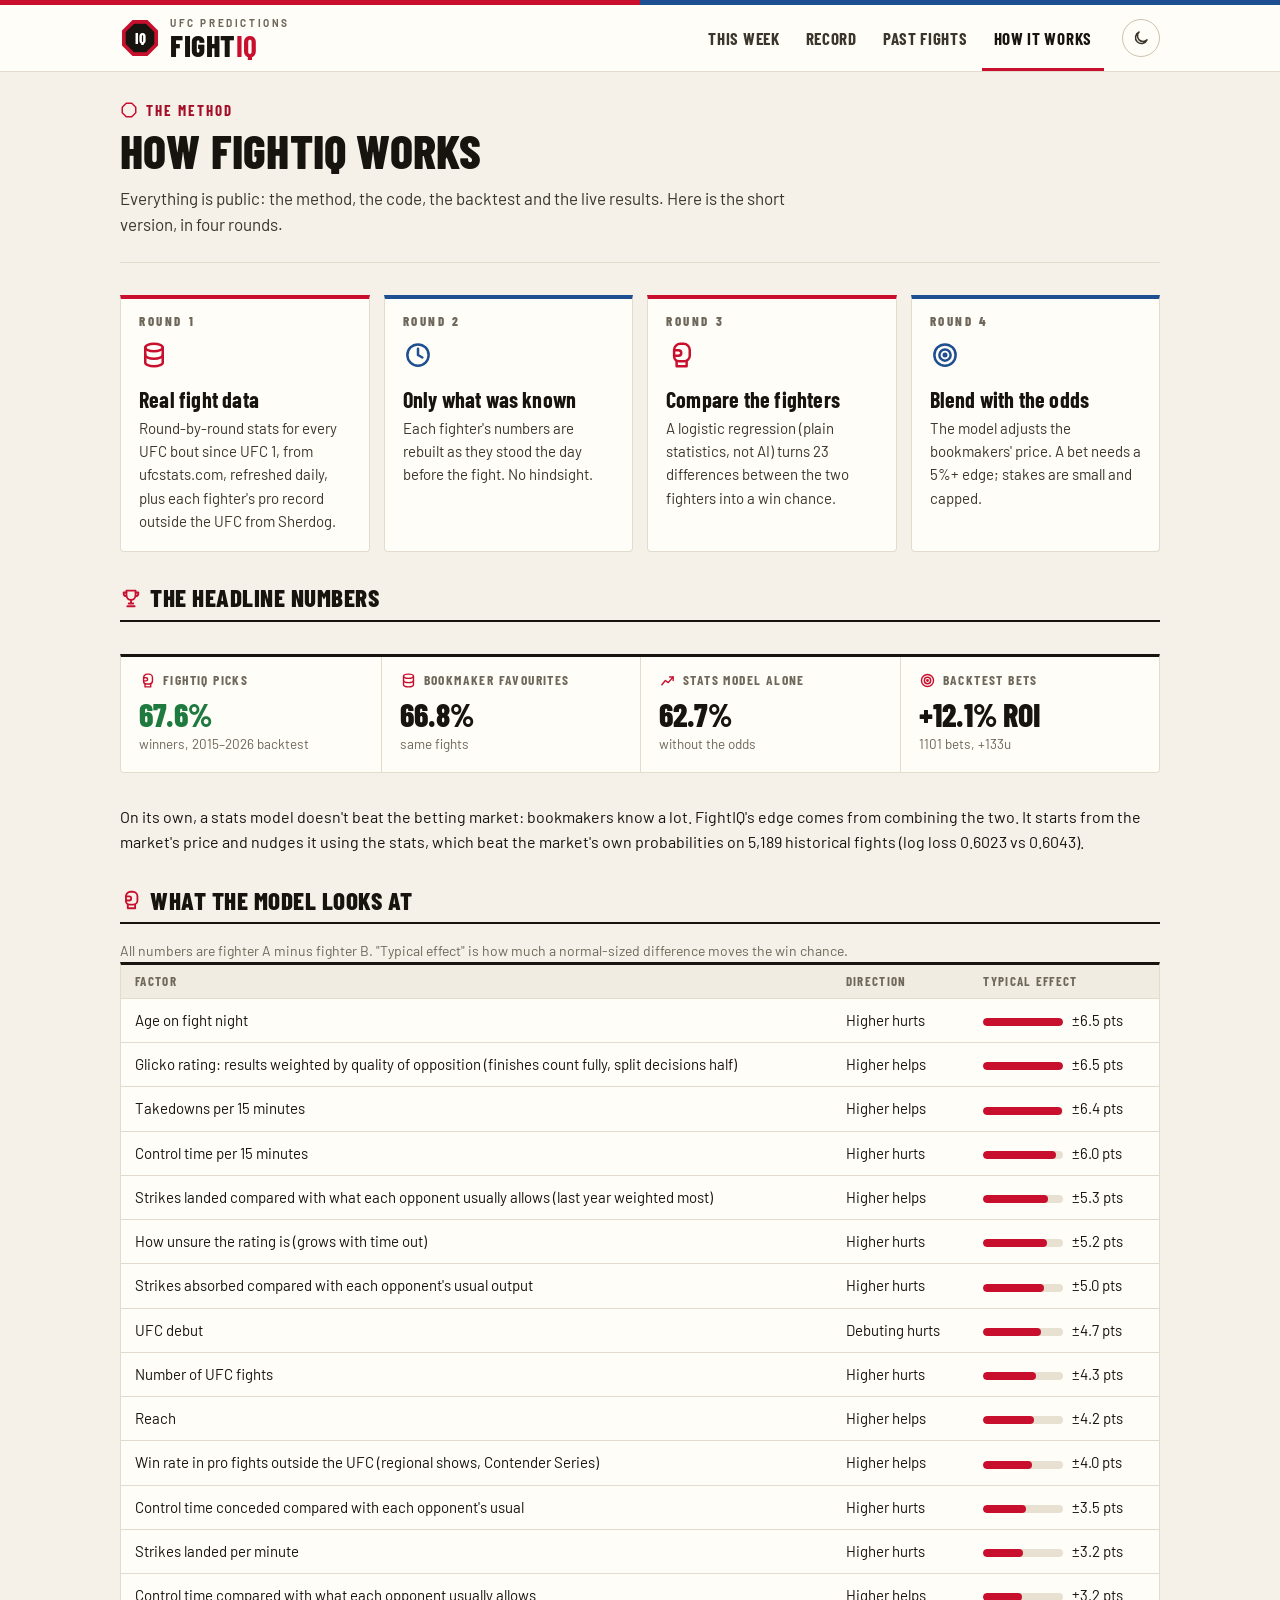
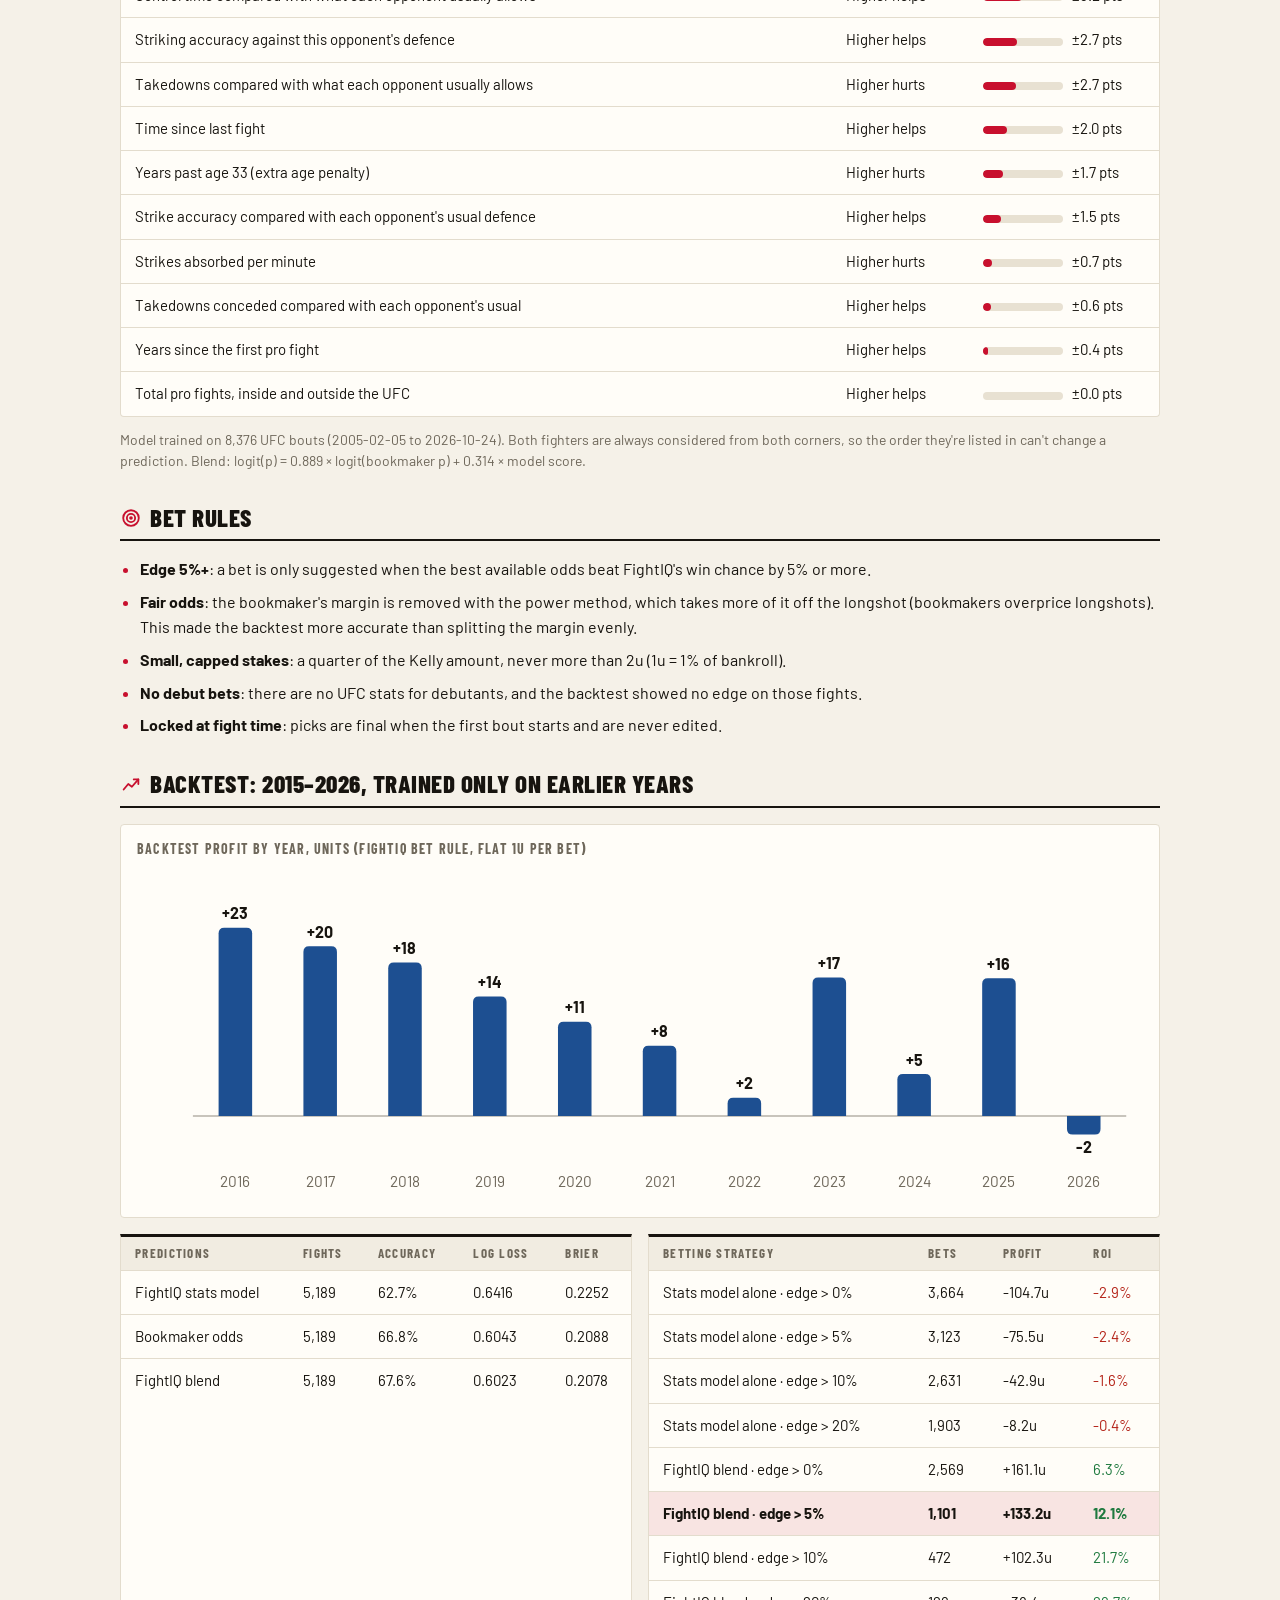
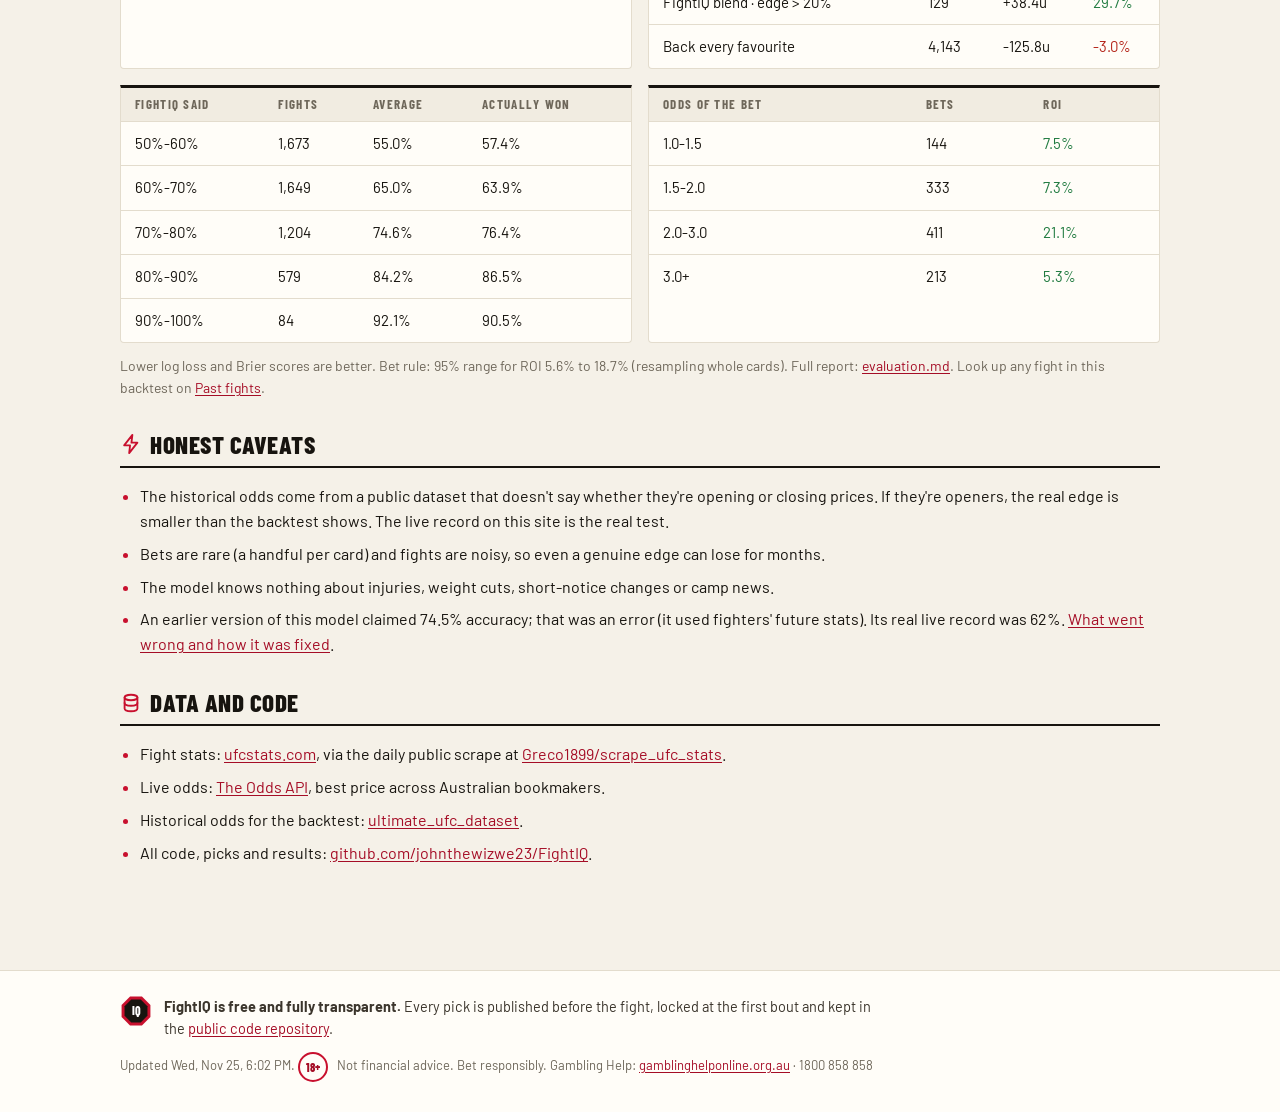
==== commit 2e3f7420: "FightIQ update 2026-11-25 18:02 UTC" ====
--- a/site/model.html
+++ b/site/model.html
@@ -82,7 +82,7 @@
   <div class="wrap foot-in">
     <div class="foot-brand"><svg class="logo" viewBox="0 0 40 40" aria-hidden="true"><polygon points="38.02,27.46 27.46,38.02 12.54,38.02 1.98,27.46 1.98,12.54 12.54,1.98 27.46,1.98 38.02,12.54" fill="#C8102E"/><polygon points="34.32,25.93 25.93,34.32 14.07,34.32 5.68,25.93 5.68,14.07 14.07,5.68 25.93,5.68 34.32,14.07" fill="#17140F"/><text x="20" y="25.6" text-anchor="middle" font-size="15" font-weight="800" fill="#fff" font-family="Barlow Condensed,Arial Narrow,Helvetica,sans-serif">IQ</text></svg><p><b>FightIQ is free and fully transparent.</b> Every pick is published before the fight,
     locked at the first bout and kept in the <a href="https://github.com/johnthewizwe23/FightIQ">public code repository</a>.</p></div>
-    <p class="foot-small">Updated <time datetime="2026-11-24T18:58:11+00:00">2026-11-24 18:58 UTC</time>. <span class="age">18+</span> Not financial advice. Bet responsibly. Gambling Help:
+    <p class="foot-small">Updated <time datetime="2026-11-25T18:02:18+00:00">2026-11-25 18:02 UTC</time>. <span class="age">18+</span> Not financial advice. Bet responsibly. Gambling Help:
     <a href="https://www.gamblinghelponline.org.au">gamblinghelponline.org.au</a> · 1800 858 858</p>
   </div>
 </footer>
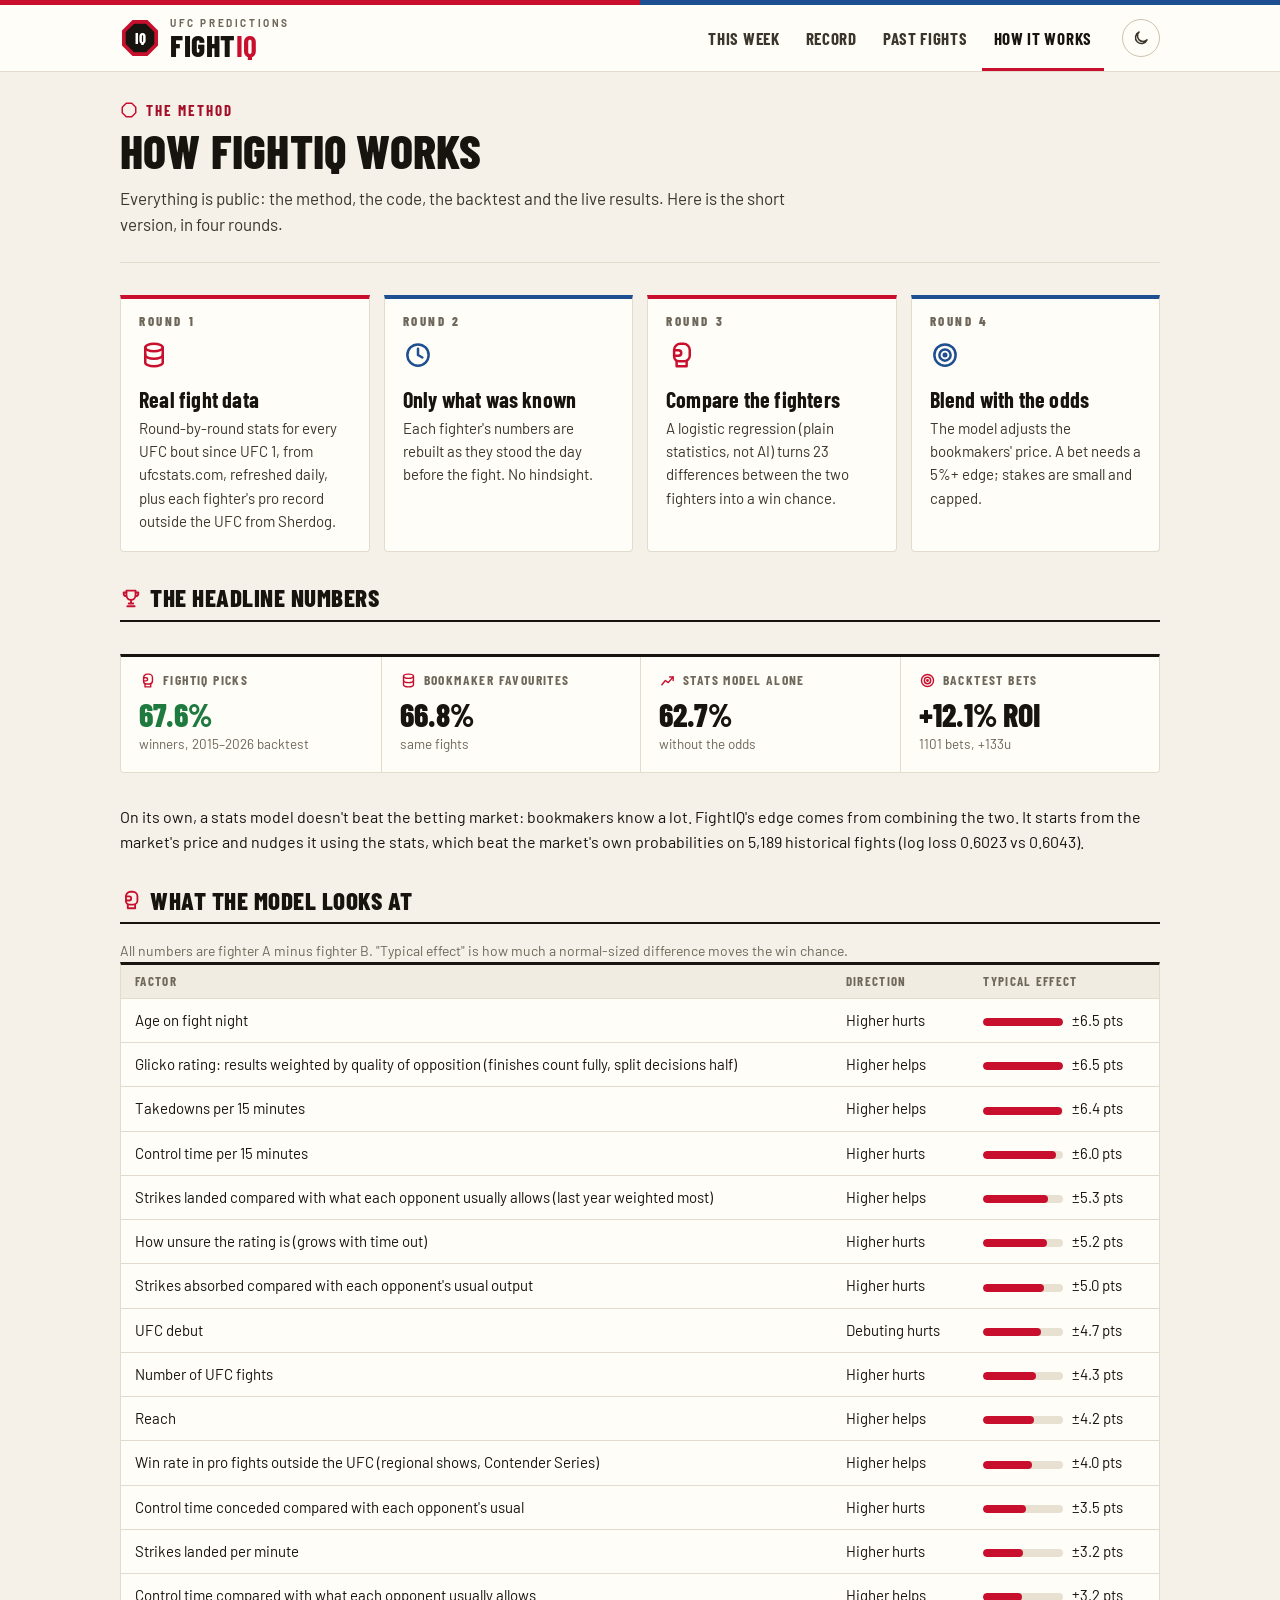
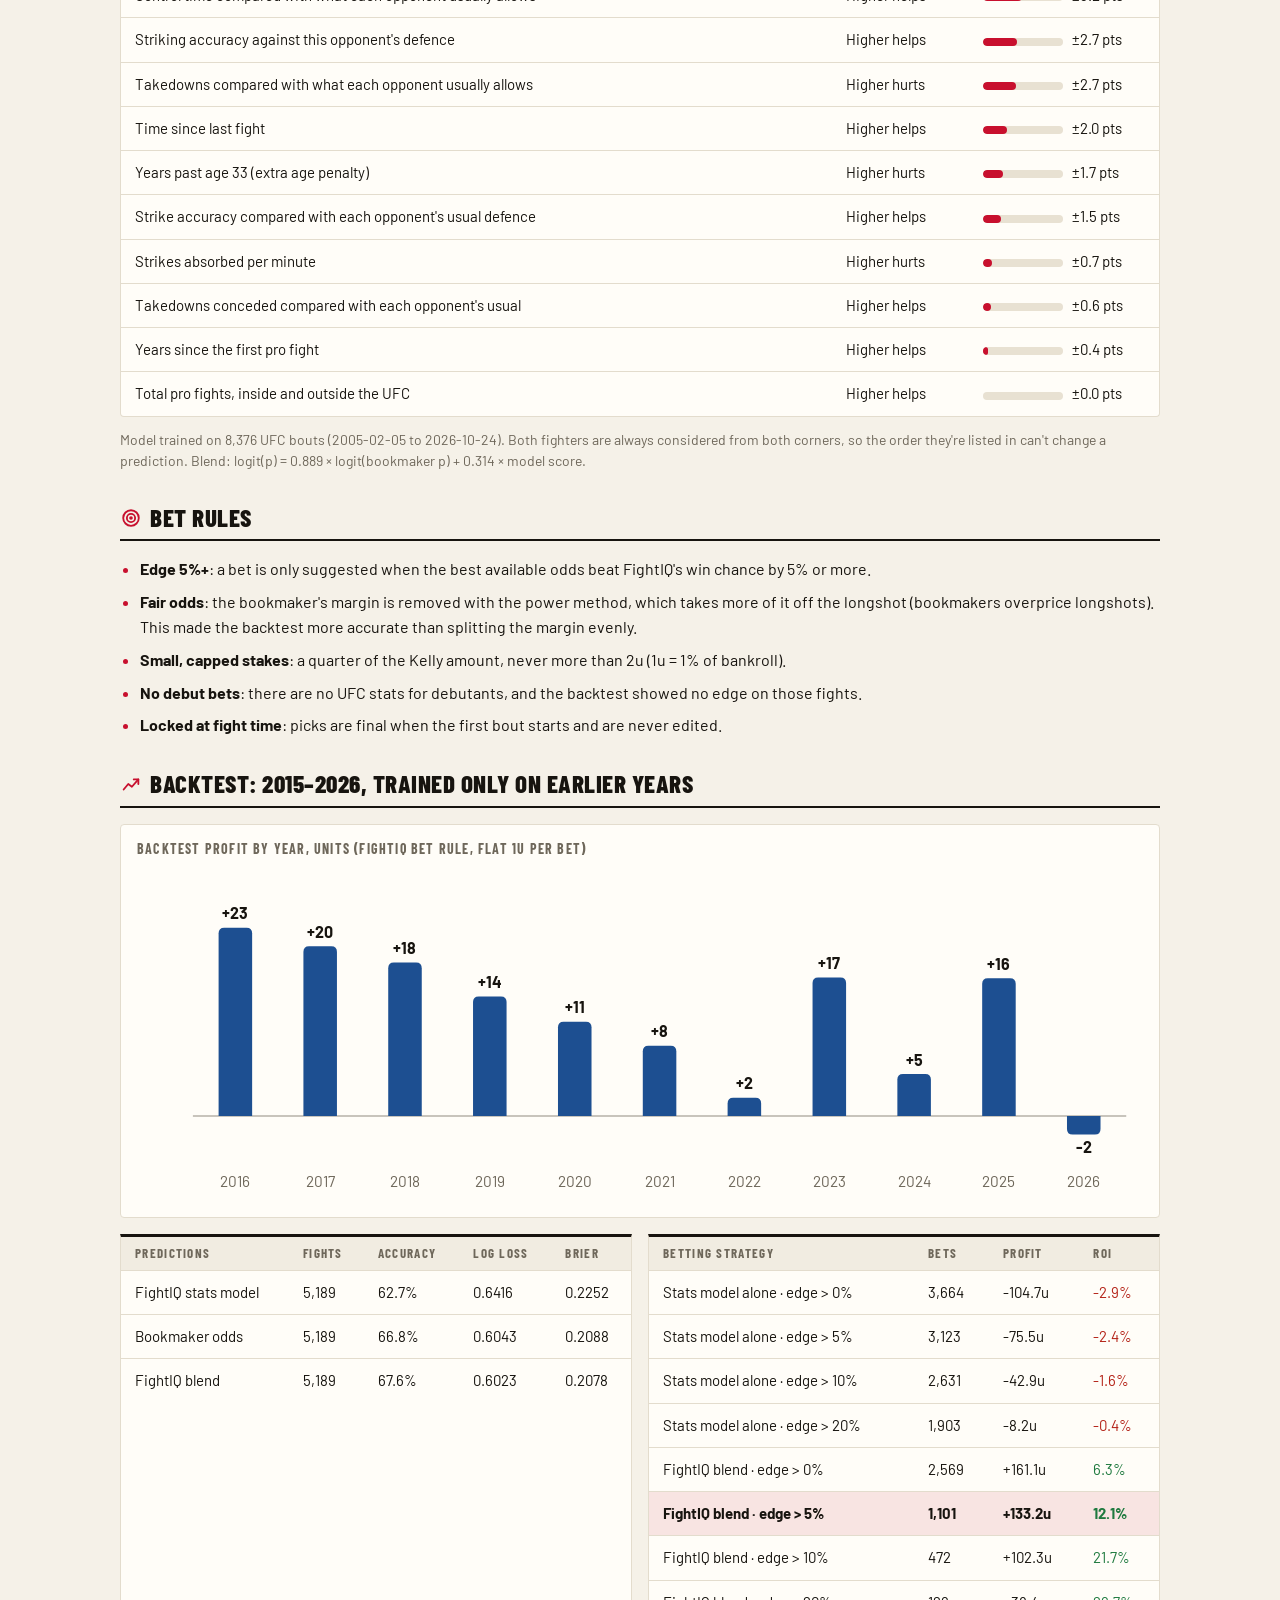
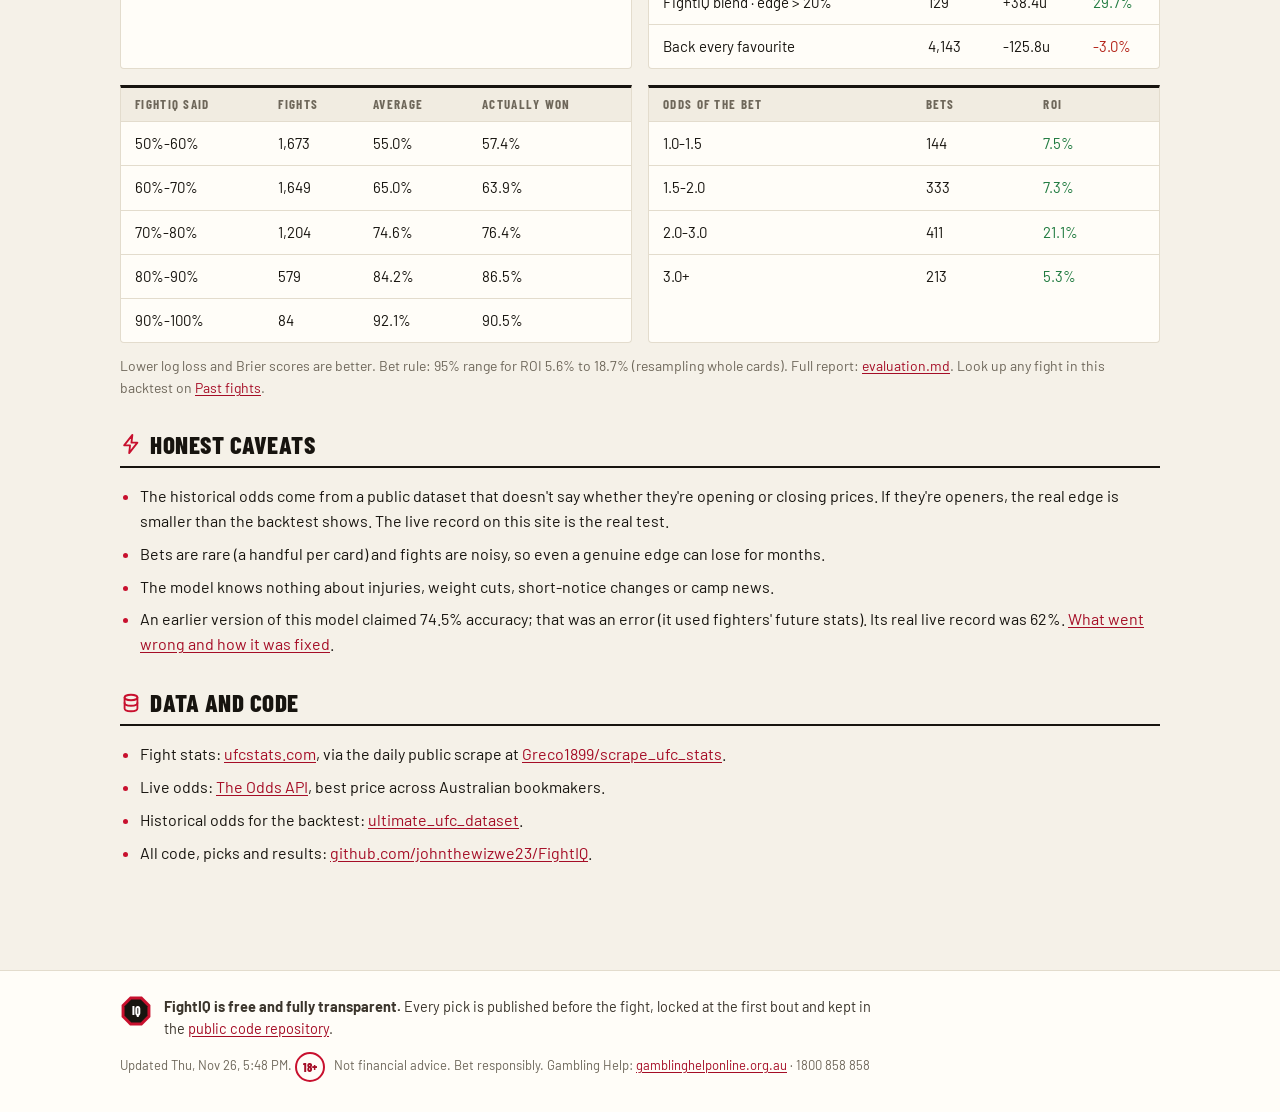
==== commit e06e19c2: "FightIQ update 2026-11-26 17:48 UTC" ====
--- a/site/model.html
+++ b/site/model.html
@@ -82,7 +82,7 @@
   <div class="wrap foot-in">
     <div class="foot-brand"><svg class="logo" viewBox="0 0 40 40" aria-hidden="true"><polygon points="38.02,27.46 27.46,38.02 12.54,38.02 1.98,27.46 1.98,12.54 12.54,1.98 27.46,1.98 38.02,12.54" fill="#C8102E"/><polygon points="34.32,25.93 25.93,34.32 14.07,34.32 5.68,25.93 5.68,14.07 14.07,5.68 25.93,5.68 34.32,14.07" fill="#17140F"/><text x="20" y="25.6" text-anchor="middle" font-size="15" font-weight="800" fill="#fff" font-family="Barlow Condensed,Arial Narrow,Helvetica,sans-serif">IQ</text></svg><p><b>FightIQ is free and fully transparent.</b> Every pick is published before the fight,
     locked at the first bout and kept in the <a href="https://github.com/johnthewizwe23/FightIQ">public code repository</a>.</p></div>
-    <p class="foot-small">Updated <time datetime="2026-11-25T18:02:18+00:00">2026-11-25 18:02 UTC</time>. <span class="age">18+</span> Not financial advice. Bet responsibly. Gambling Help:
+    <p class="foot-small">Updated <time datetime="2026-11-26T17:48:16+00:00">2026-11-26 17:48 UTC</time>. <span class="age">18+</span> Not financial advice. Bet responsibly. Gambling Help:
     <a href="https://www.gamblinghelponline.org.au">gamblinghelponline.org.au</a> · 1800 858 858</p>
   </div>
 </footer>
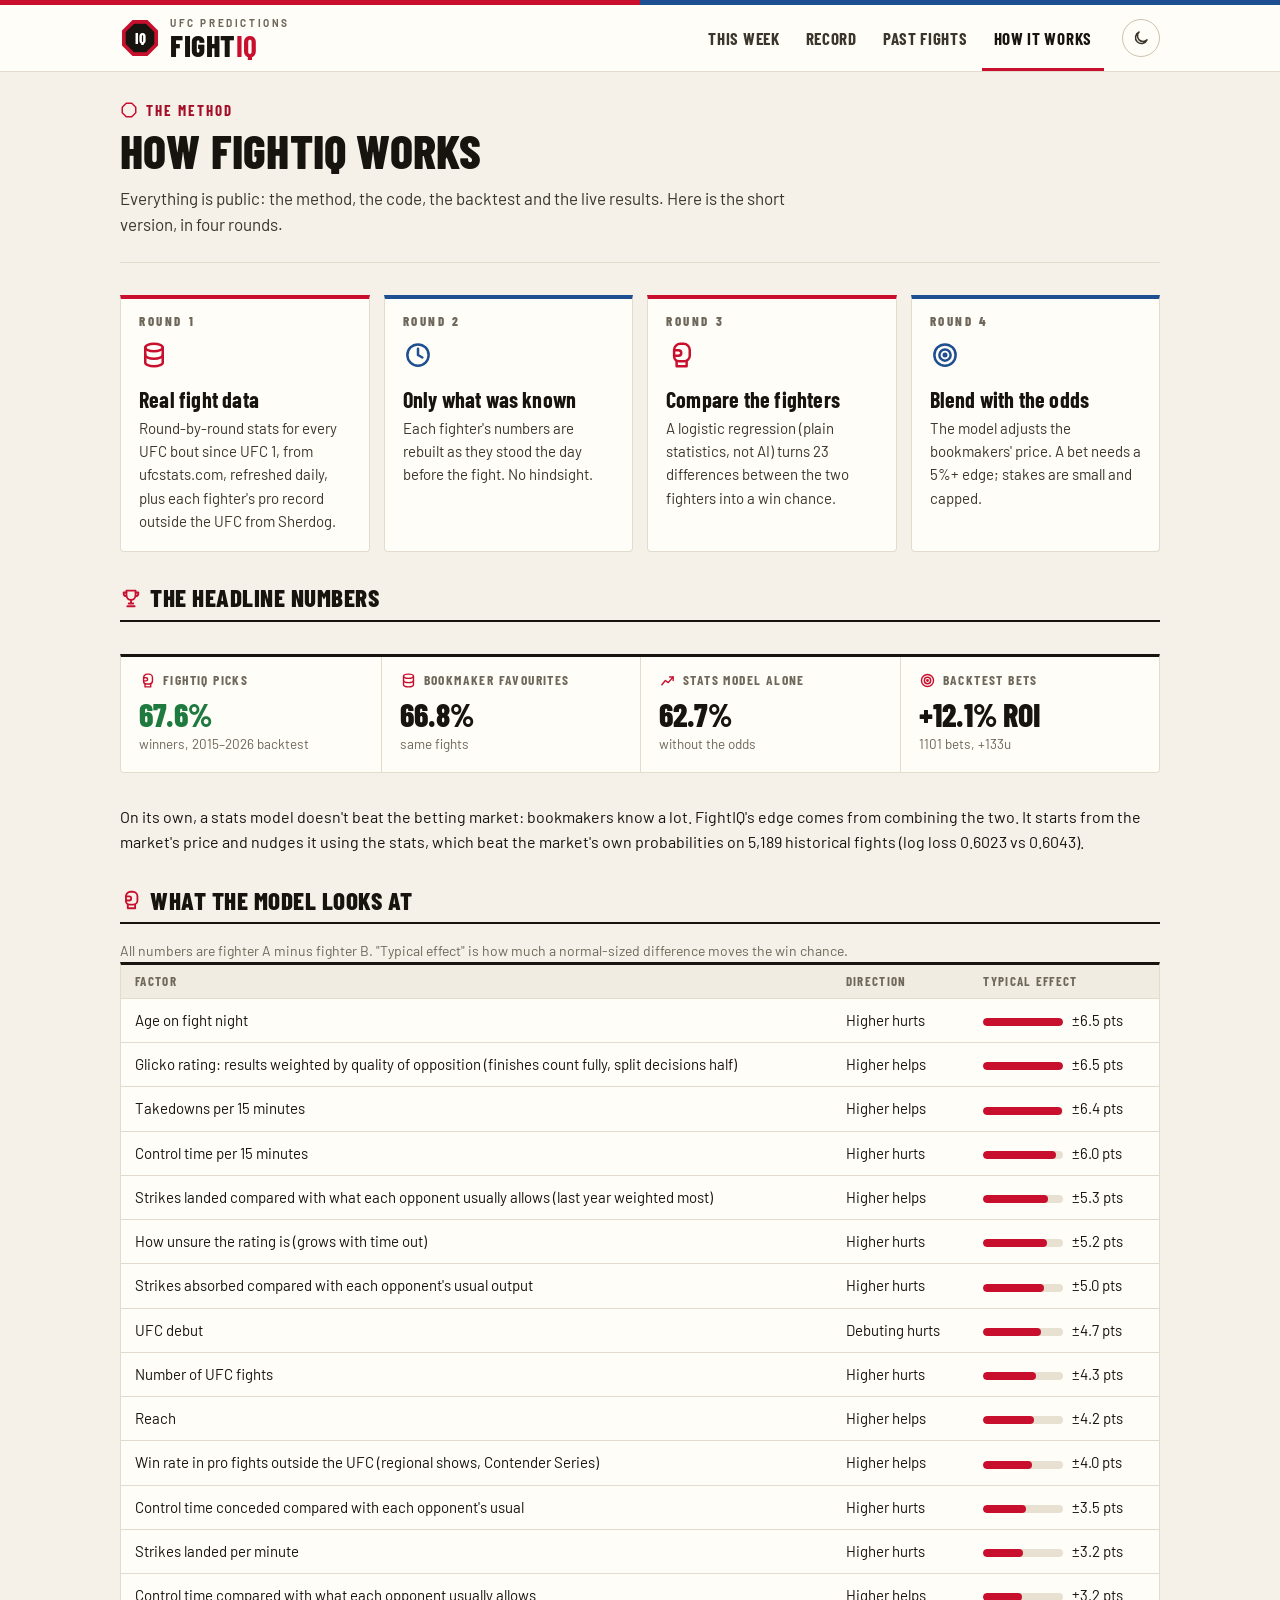
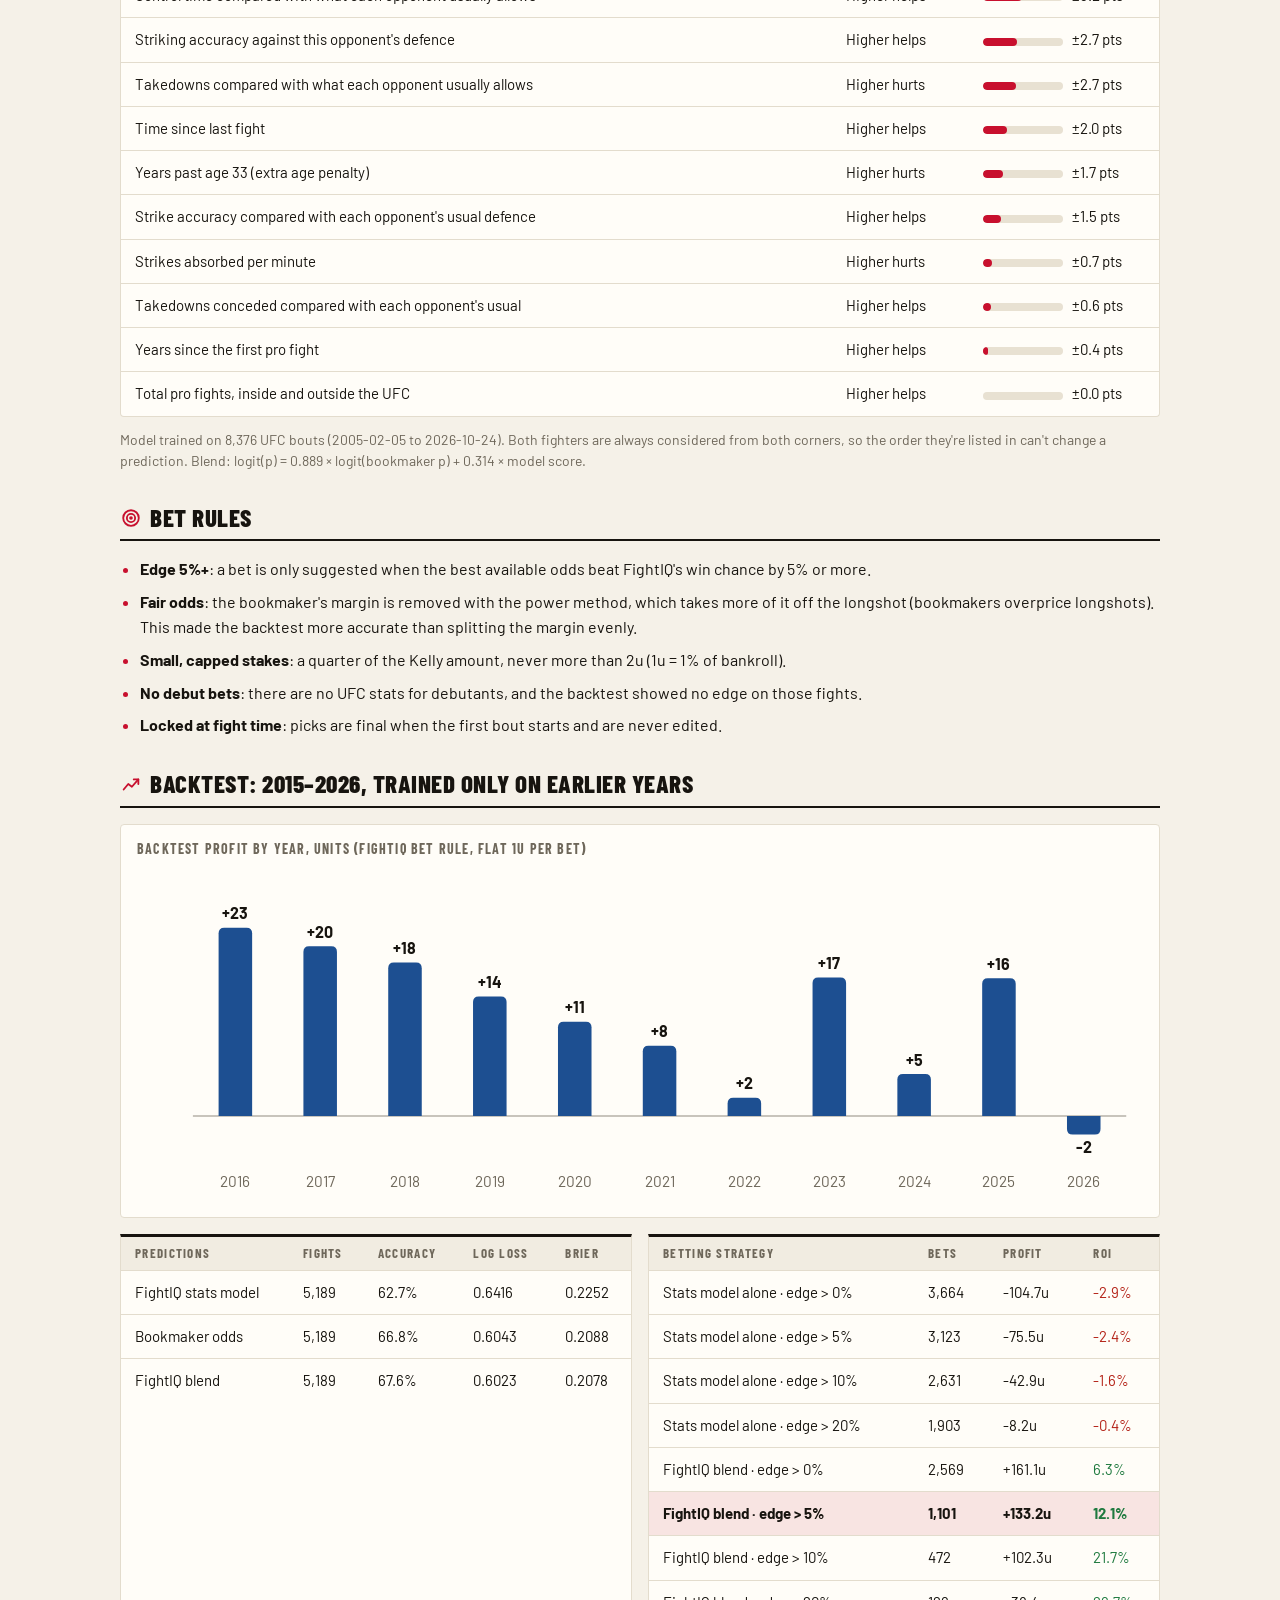
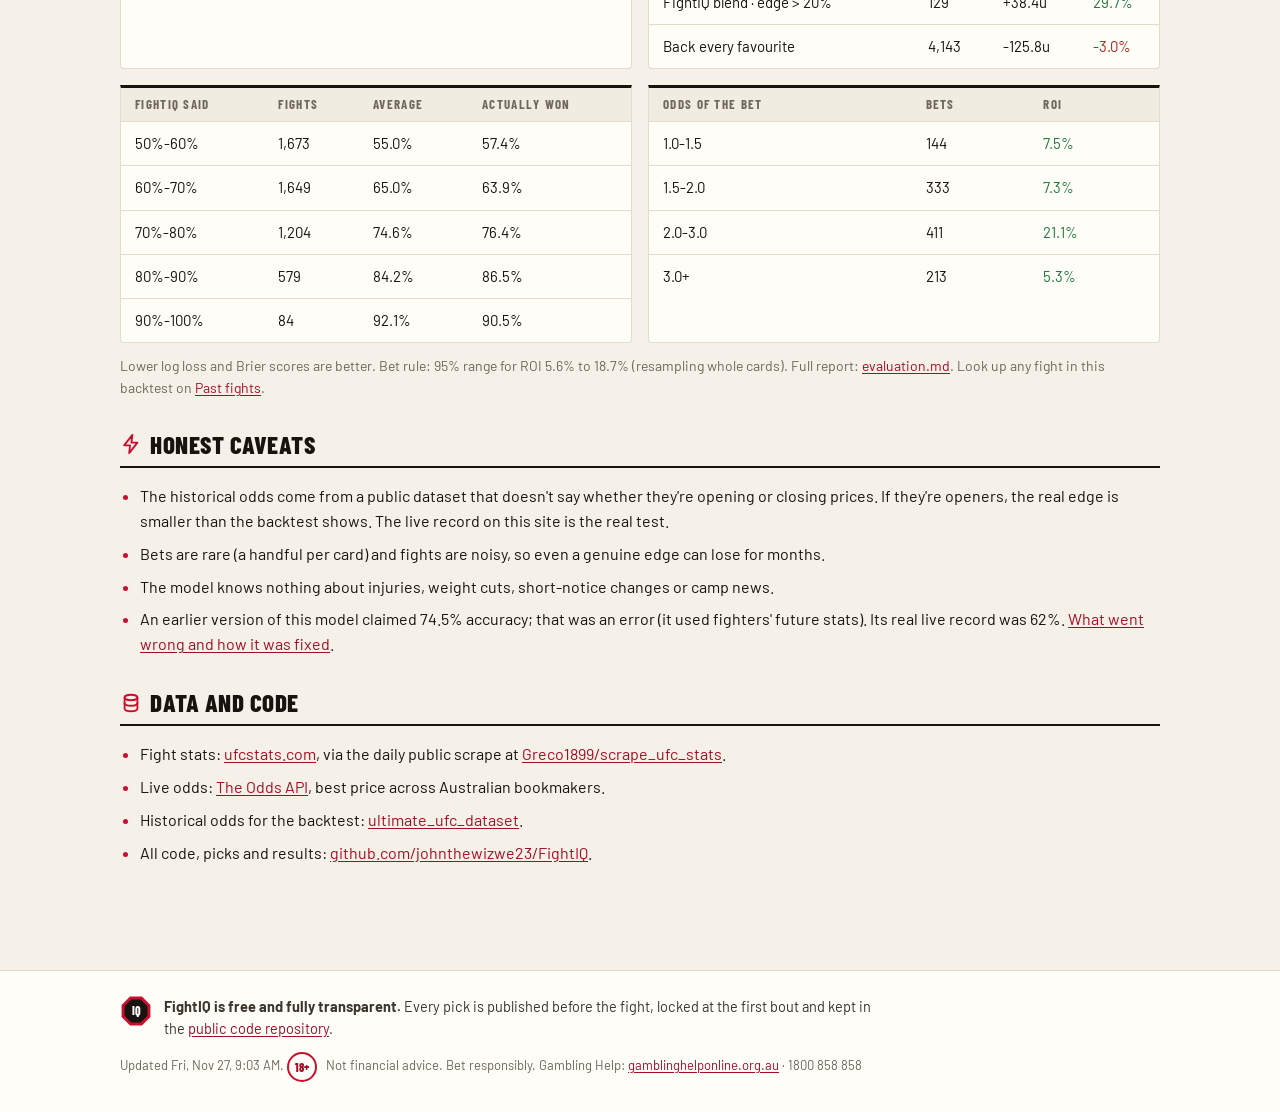
==== commit 1915dc7a: "FightIQ update 2026-11-27 09:03 UTC" ====
--- a/site/model.html
+++ b/site/model.html
@@ -82,7 +82,7 @@
   <div class="wrap foot-in">
     <div class="foot-brand"><svg class="logo" viewBox="0 0 40 40" aria-hidden="true"><polygon points="38.02,27.46 27.46,38.02 12.54,38.02 1.98,27.46 1.98,12.54 12.54,1.98 27.46,1.98 38.02,12.54" fill="#C8102E"/><polygon points="34.32,25.93 25.93,34.32 14.07,34.32 5.68,25.93 5.68,14.07 14.07,5.68 25.93,5.68 34.32,14.07" fill="#17140F"/><text x="20" y="25.6" text-anchor="middle" font-size="15" font-weight="800" fill="#fff" font-family="Barlow Condensed,Arial Narrow,Helvetica,sans-serif">IQ</text></svg><p><b>FightIQ is free and fully transparent.</b> Every pick is published before the fight,
     locked at the first bout and kept in the <a href="https://github.com/johnthewizwe23/FightIQ">public code repository</a>.</p></div>
-    <p class="foot-small">Updated <time datetime="2026-11-26T17:48:16+00:00">2026-11-26 17:48 UTC</time>. <span class="age">18+</span> Not financial advice. Bet responsibly. Gambling Help:
+    <p class="foot-small">Updated <time datetime="2026-11-27T09:03:16+00:00">2026-11-27 09:03 UTC</time>. <span class="age">18+</span> Not financial advice. Bet responsibly. Gambling Help:
     <a href="https://www.gamblinghelponline.org.au">gamblinghelponline.org.au</a> · 1800 858 858</p>
   </div>
 </footer>
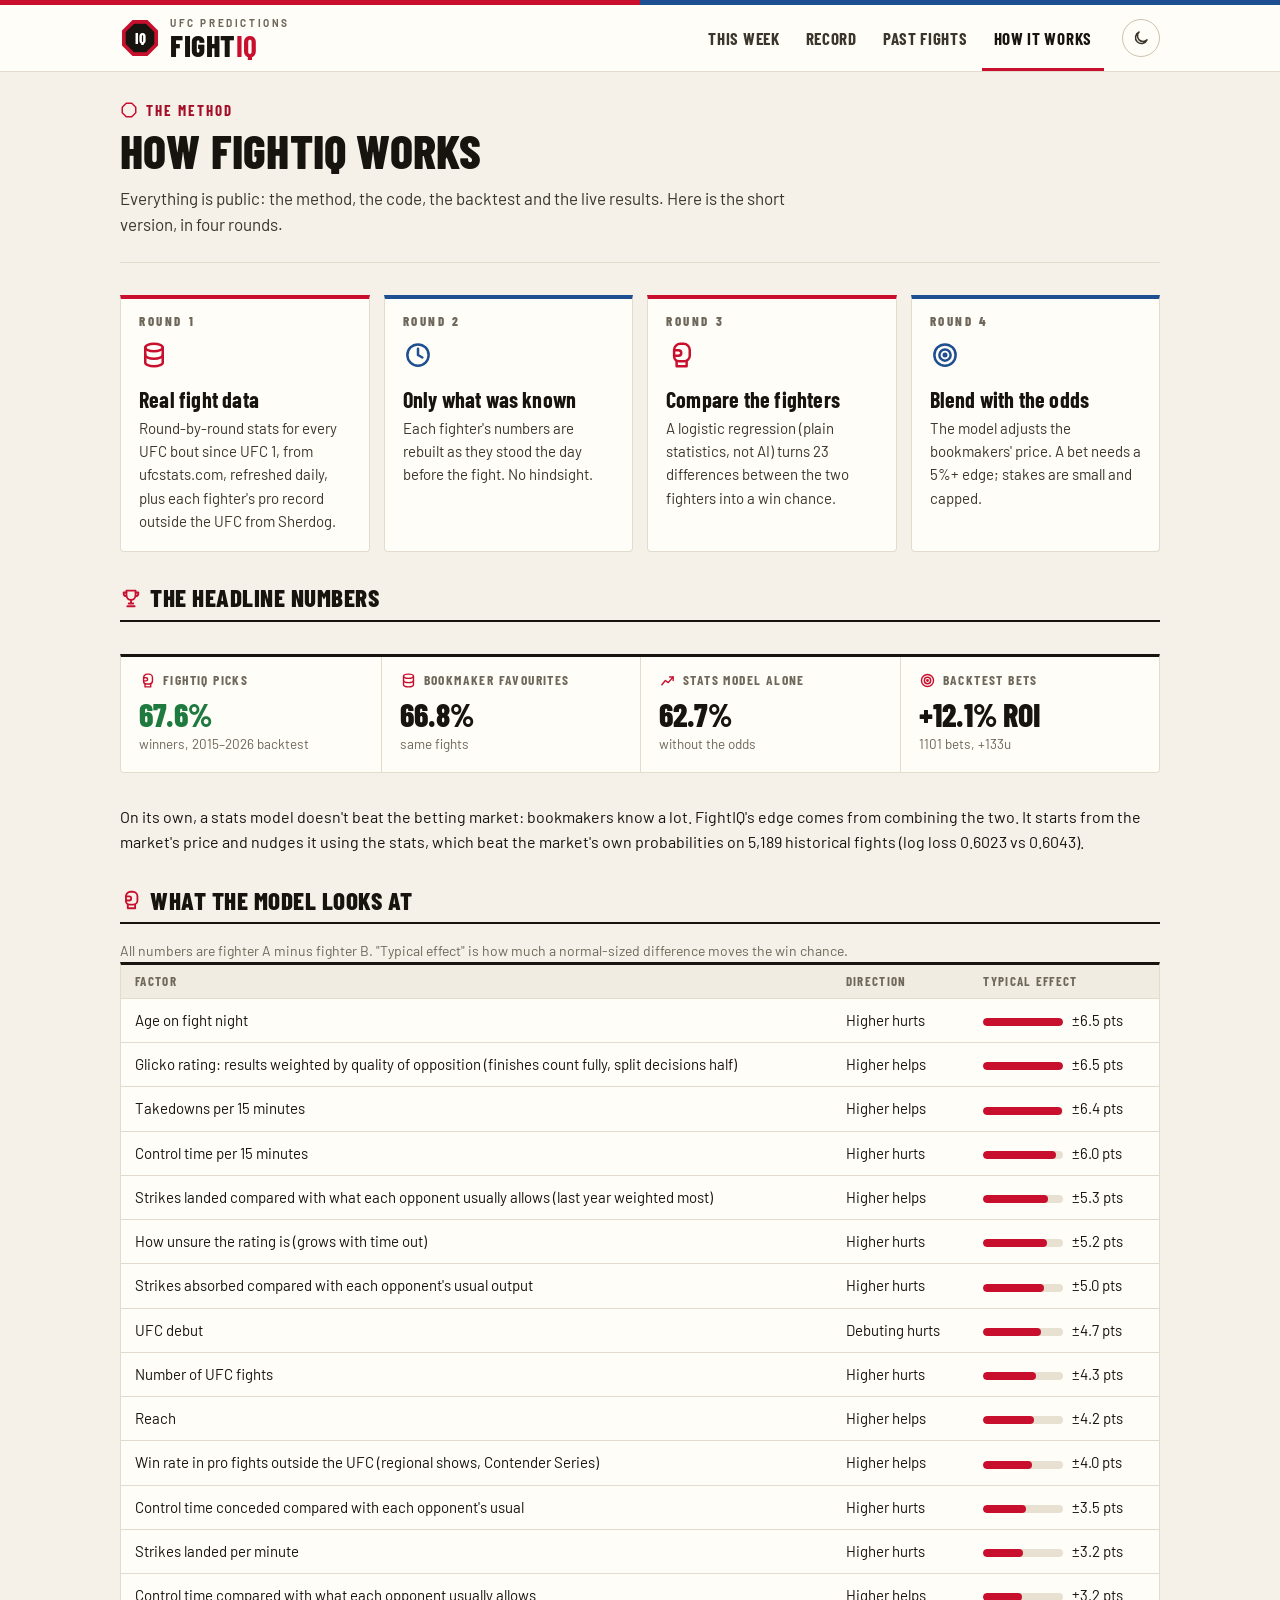
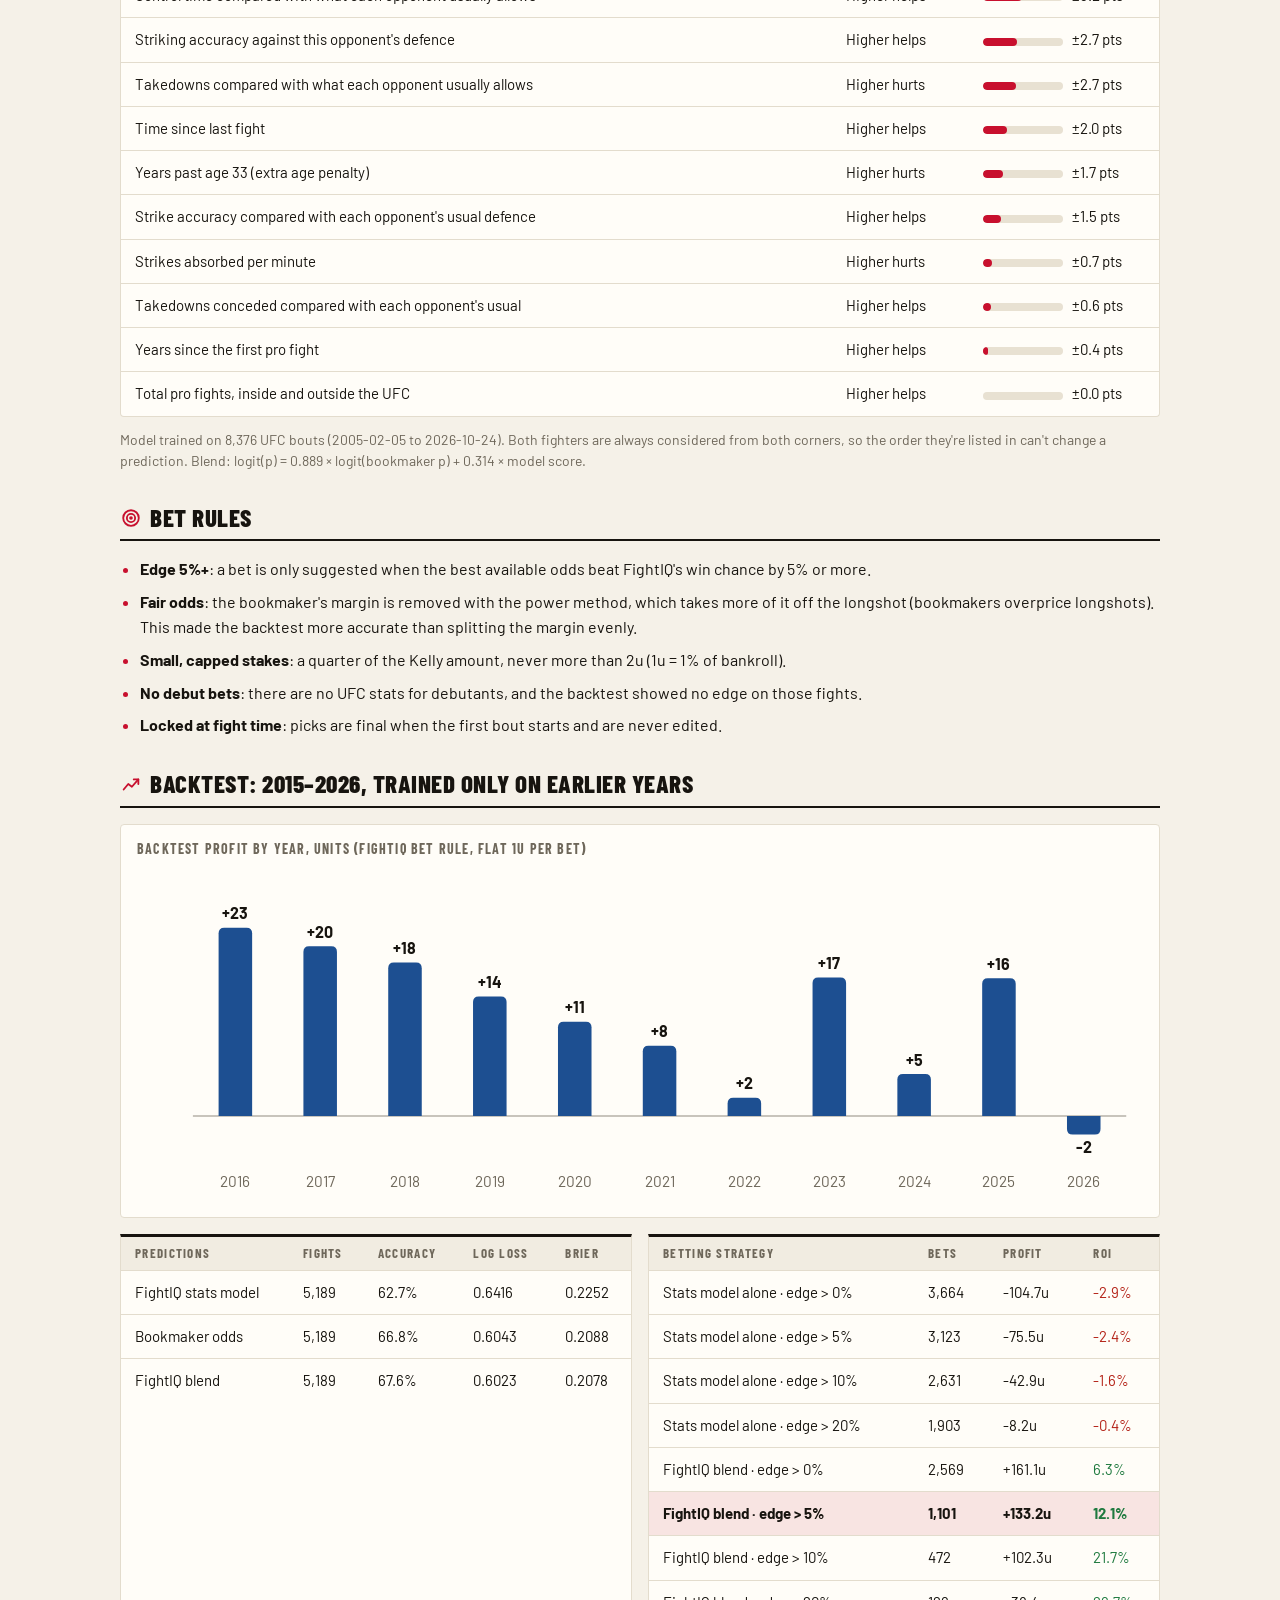
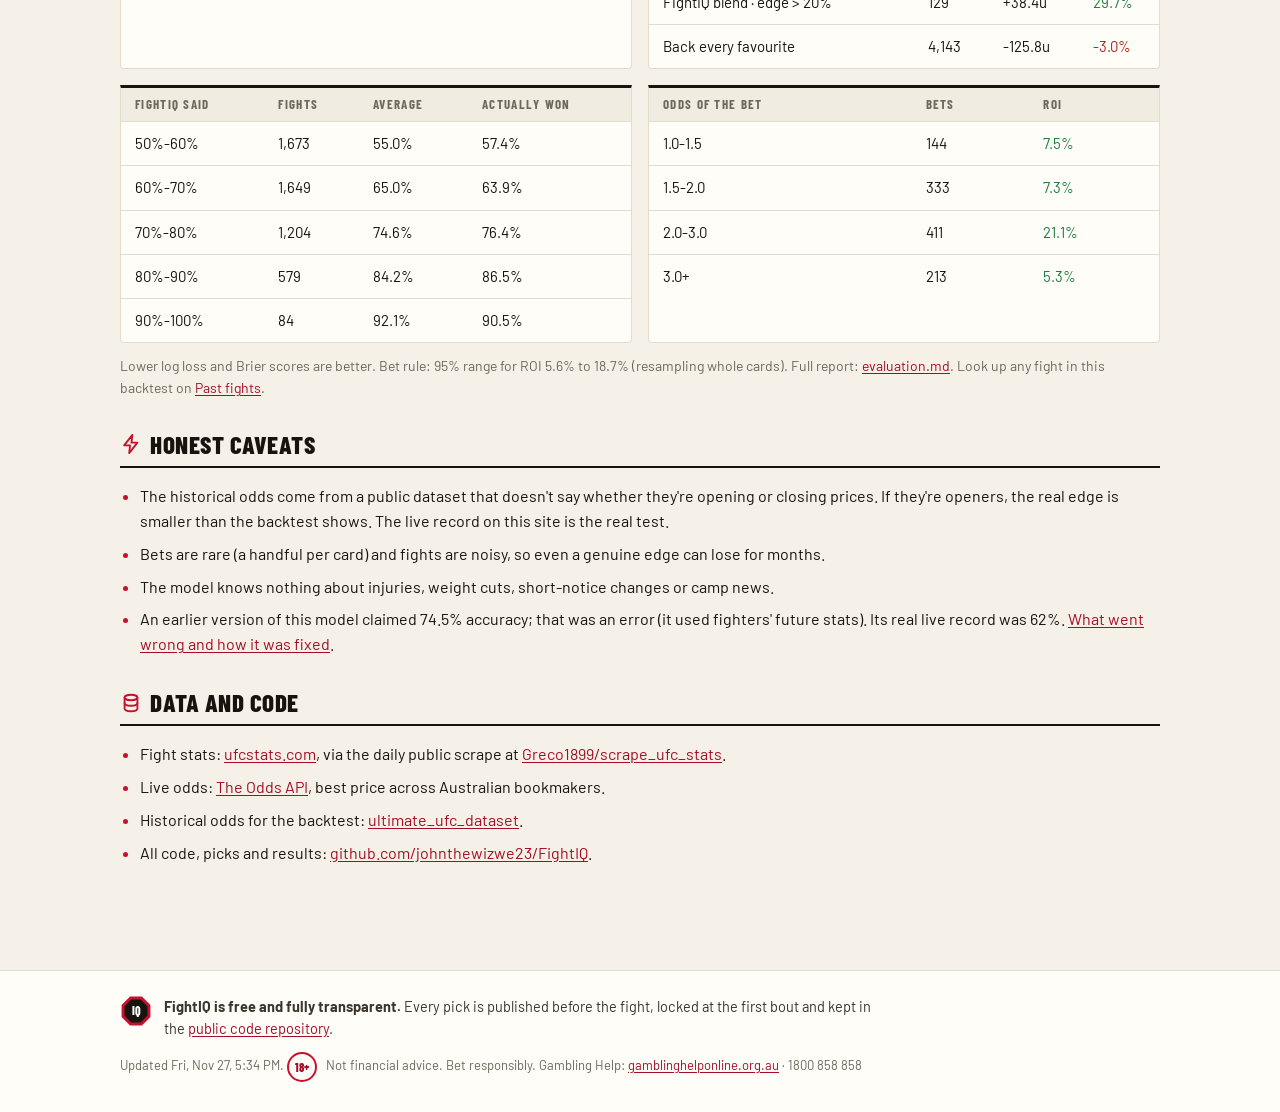
==== commit e89616e8: "FightIQ update 2026-11-27 17:34 UTC" ====
--- a/site/model.html
+++ b/site/model.html
@@ -82,7 +82,7 @@
   <div class="wrap foot-in">
     <div class="foot-brand"><svg class="logo" viewBox="0 0 40 40" aria-hidden="true"><polygon points="38.02,27.46 27.46,38.02 12.54,38.02 1.98,27.46 1.98,12.54 12.54,1.98 27.46,1.98 38.02,12.54" fill="#C8102E"/><polygon points="34.32,25.93 25.93,34.32 14.07,34.32 5.68,25.93 5.68,14.07 14.07,5.68 25.93,5.68 34.32,14.07" fill="#17140F"/><text x="20" y="25.6" text-anchor="middle" font-size="15" font-weight="800" fill="#fff" font-family="Barlow Condensed,Arial Narrow,Helvetica,sans-serif">IQ</text></svg><p><b>FightIQ is free and fully transparent.</b> Every pick is published before the fight,
     locked at the first bout and kept in the <a href="https://github.com/johnthewizwe23/FightIQ">public code repository</a>.</p></div>
-    <p class="foot-small">Updated <time datetime="2026-11-27T09:03:16+00:00">2026-11-27 09:03 UTC</time>. <span class="age">18+</span> Not financial advice. Bet responsibly. Gambling Help:
+    <p class="foot-small">Updated <time datetime="2026-11-27T17:34:41+00:00">2026-11-27 17:34 UTC</time>. <span class="age">18+</span> Not financial advice. Bet responsibly. Gambling Help:
     <a href="https://www.gamblinghelponline.org.au">gamblinghelponline.org.au</a> · 1800 858 858</p>
   </div>
 </footer>
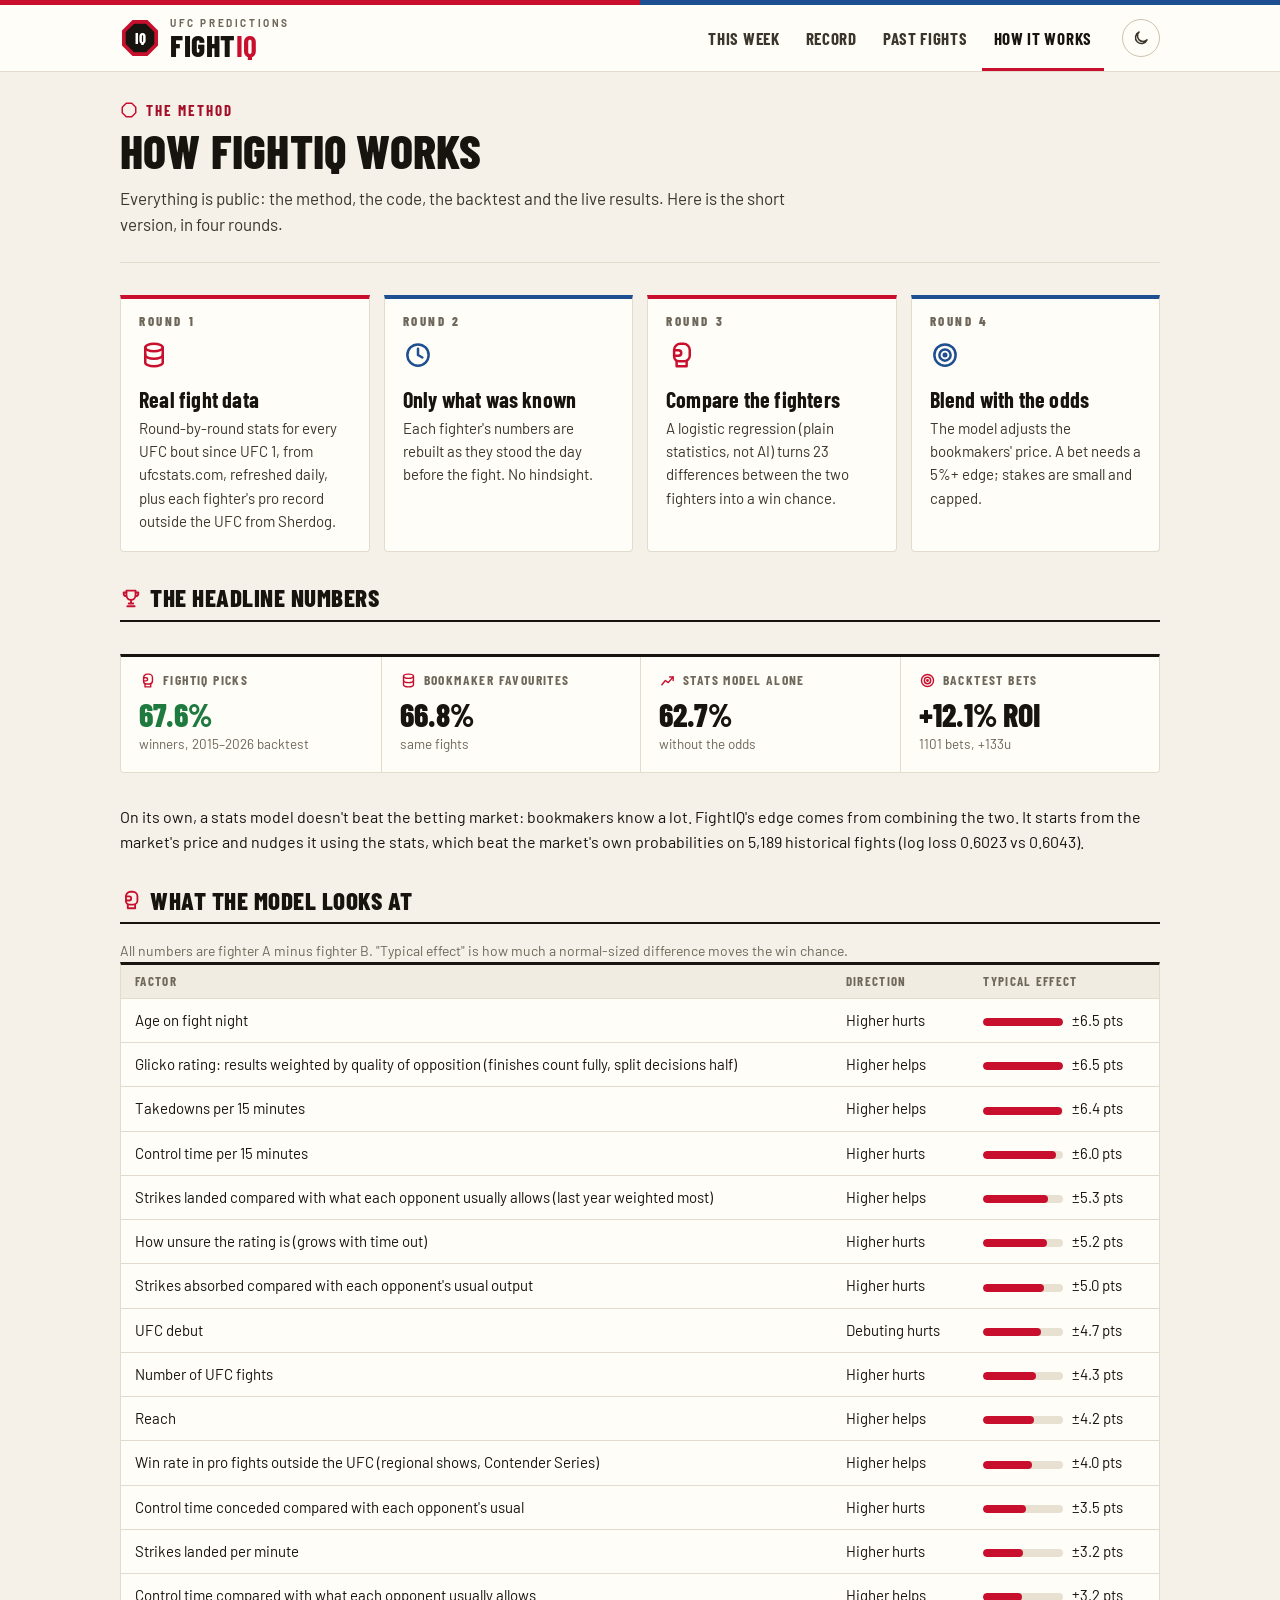
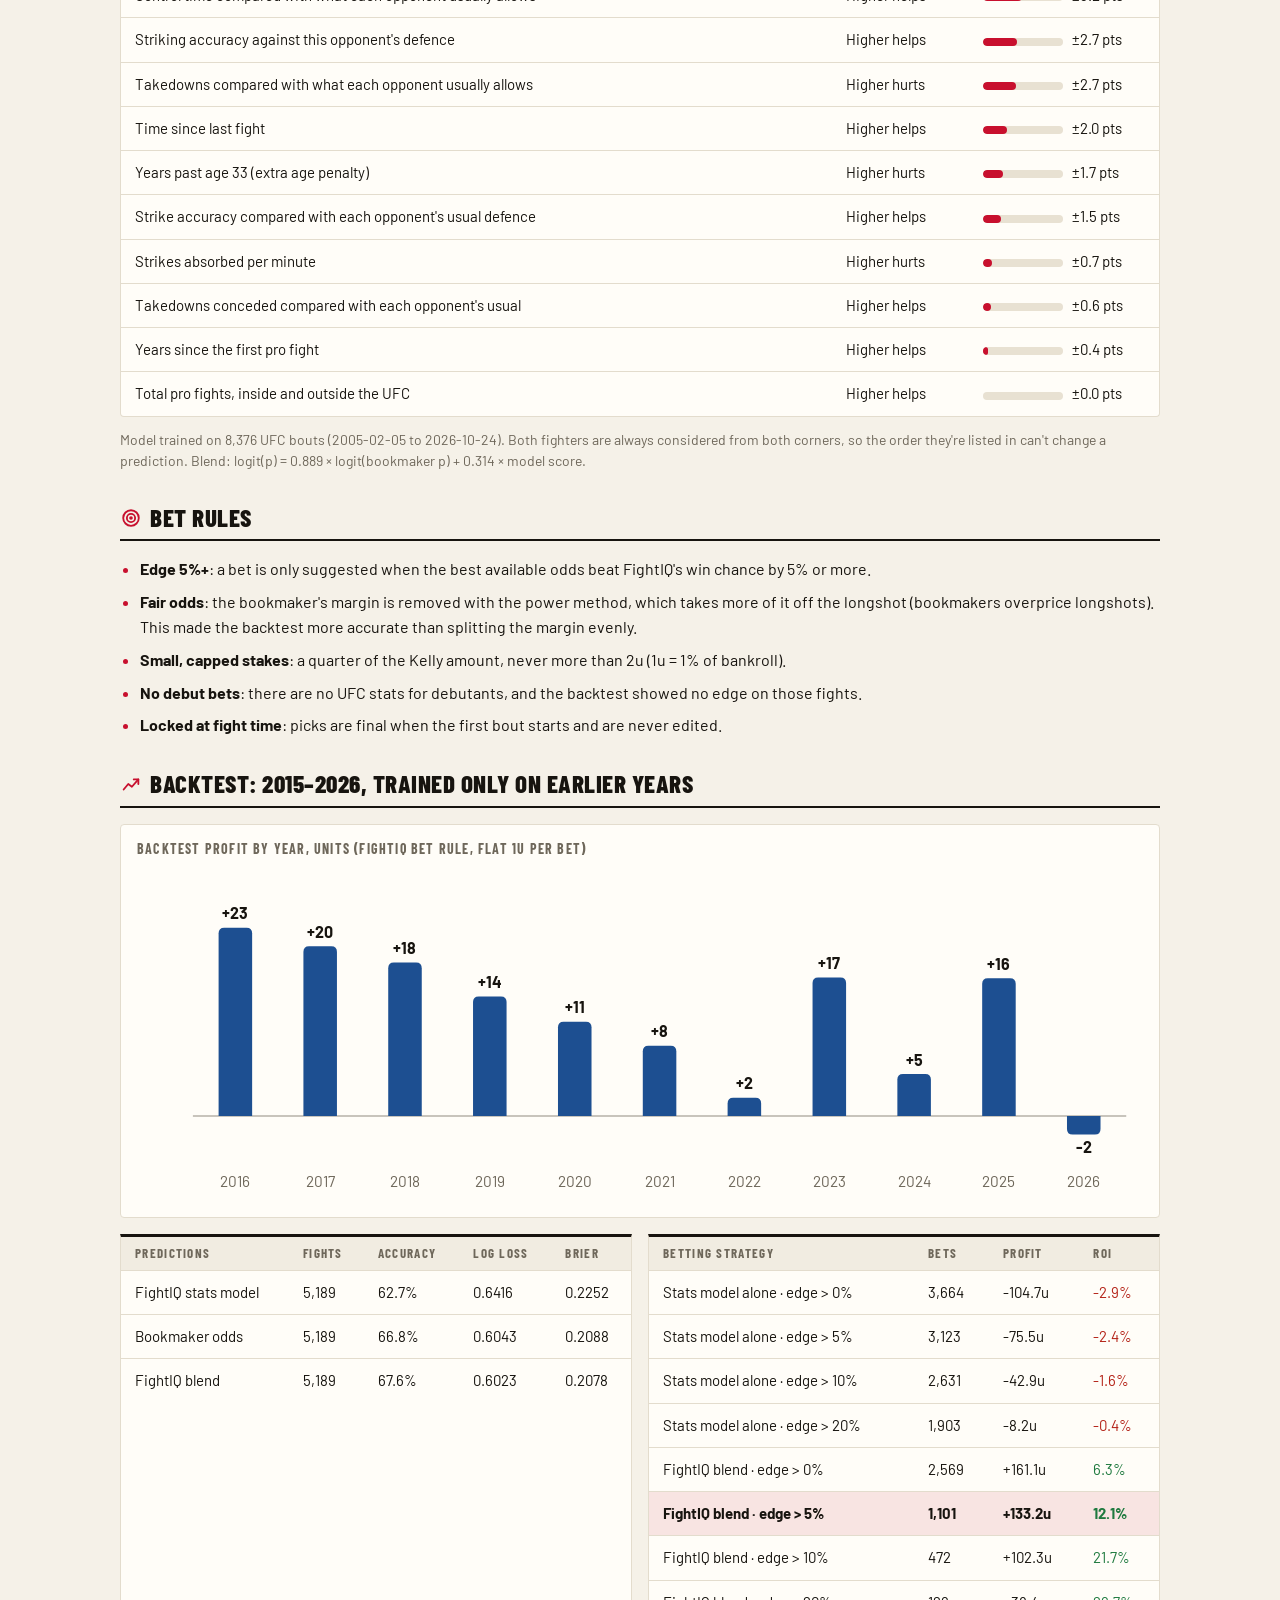
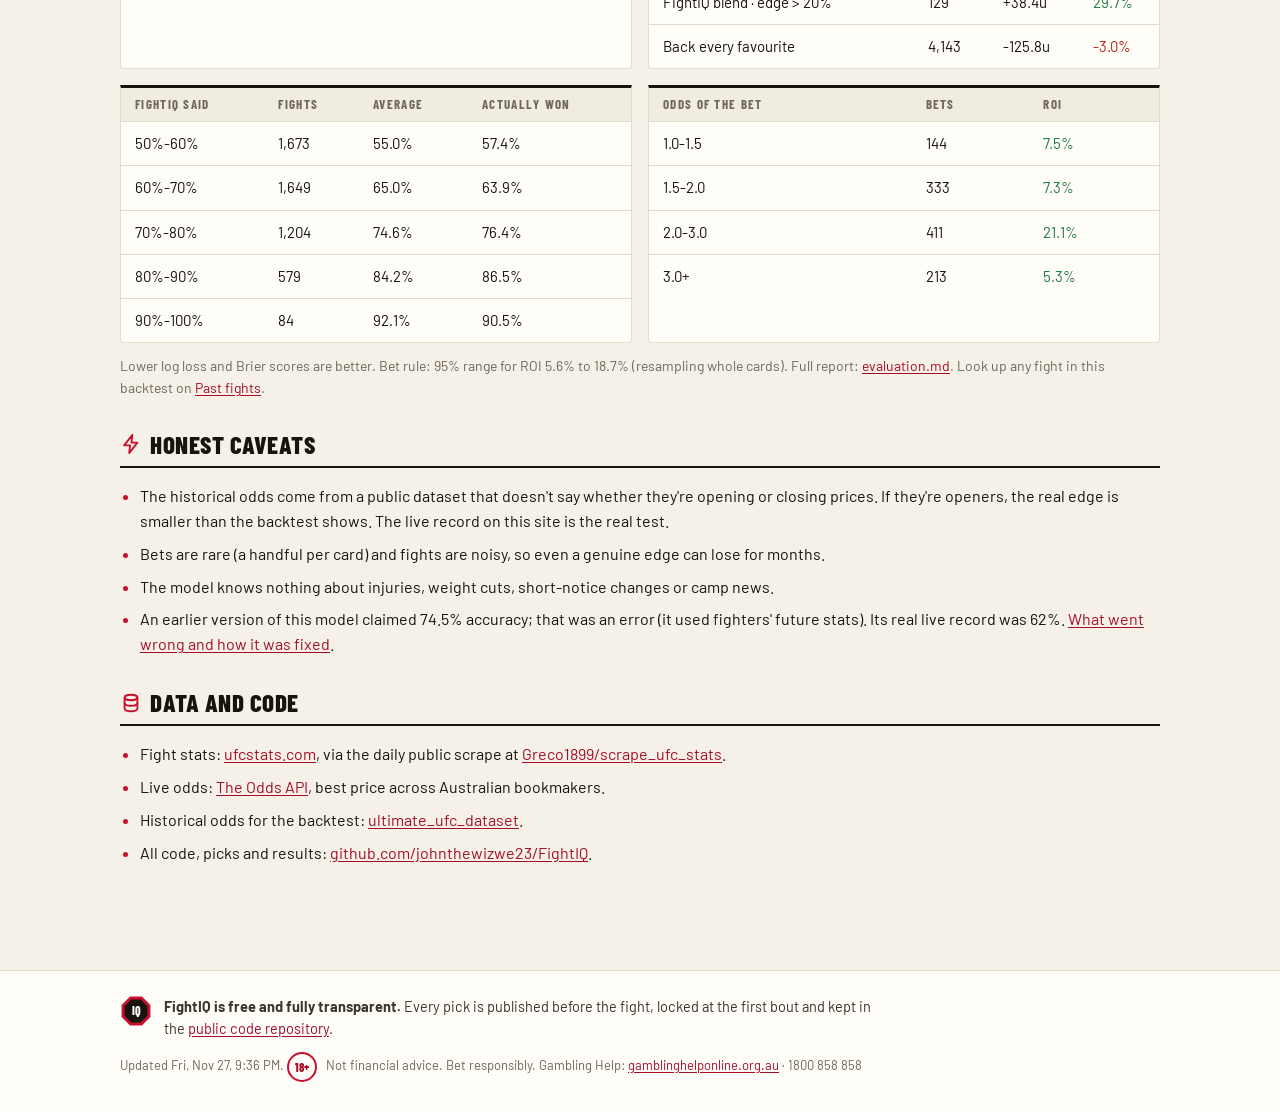
==== commit 0e95b88c: "FightIQ update 2026-11-27 21:36 UTC" ====
--- a/site/model.html
+++ b/site/model.html
@@ -82,7 +82,7 @@
   <div class="wrap foot-in">
     <div class="foot-brand"><svg class="logo" viewBox="0 0 40 40" aria-hidden="true"><polygon points="38.02,27.46 27.46,38.02 12.54,38.02 1.98,27.46 1.98,12.54 12.54,1.98 27.46,1.98 38.02,12.54" fill="#C8102E"/><polygon points="34.32,25.93 25.93,34.32 14.07,34.32 5.68,25.93 5.68,14.07 14.07,5.68 25.93,5.68 34.32,14.07" fill="#17140F"/><text x="20" y="25.6" text-anchor="middle" font-size="15" font-weight="800" fill="#fff" font-family="Barlow Condensed,Arial Narrow,Helvetica,sans-serif">IQ</text></svg><p><b>FightIQ is free and fully transparent.</b> Every pick is published before the fight,
     locked at the first bout and kept in the <a href="https://github.com/johnthewizwe23/FightIQ">public code repository</a>.</p></div>
-    <p class="foot-small">Updated <time datetime="2026-11-27T17:34:41+00:00">2026-11-27 17:34 UTC</time>. <span class="age">18+</span> Not financial advice. Bet responsibly. Gambling Help:
+    <p class="foot-small">Updated <time datetime="2026-11-27T21:36:34+00:00">2026-11-27 21:36 UTC</time>. <span class="age">18+</span> Not financial advice. Bet responsibly. Gambling Help:
     <a href="https://www.gamblinghelponline.org.au">gamblinghelponline.org.au</a> · 1800 858 858</p>
   </div>
 </footer>
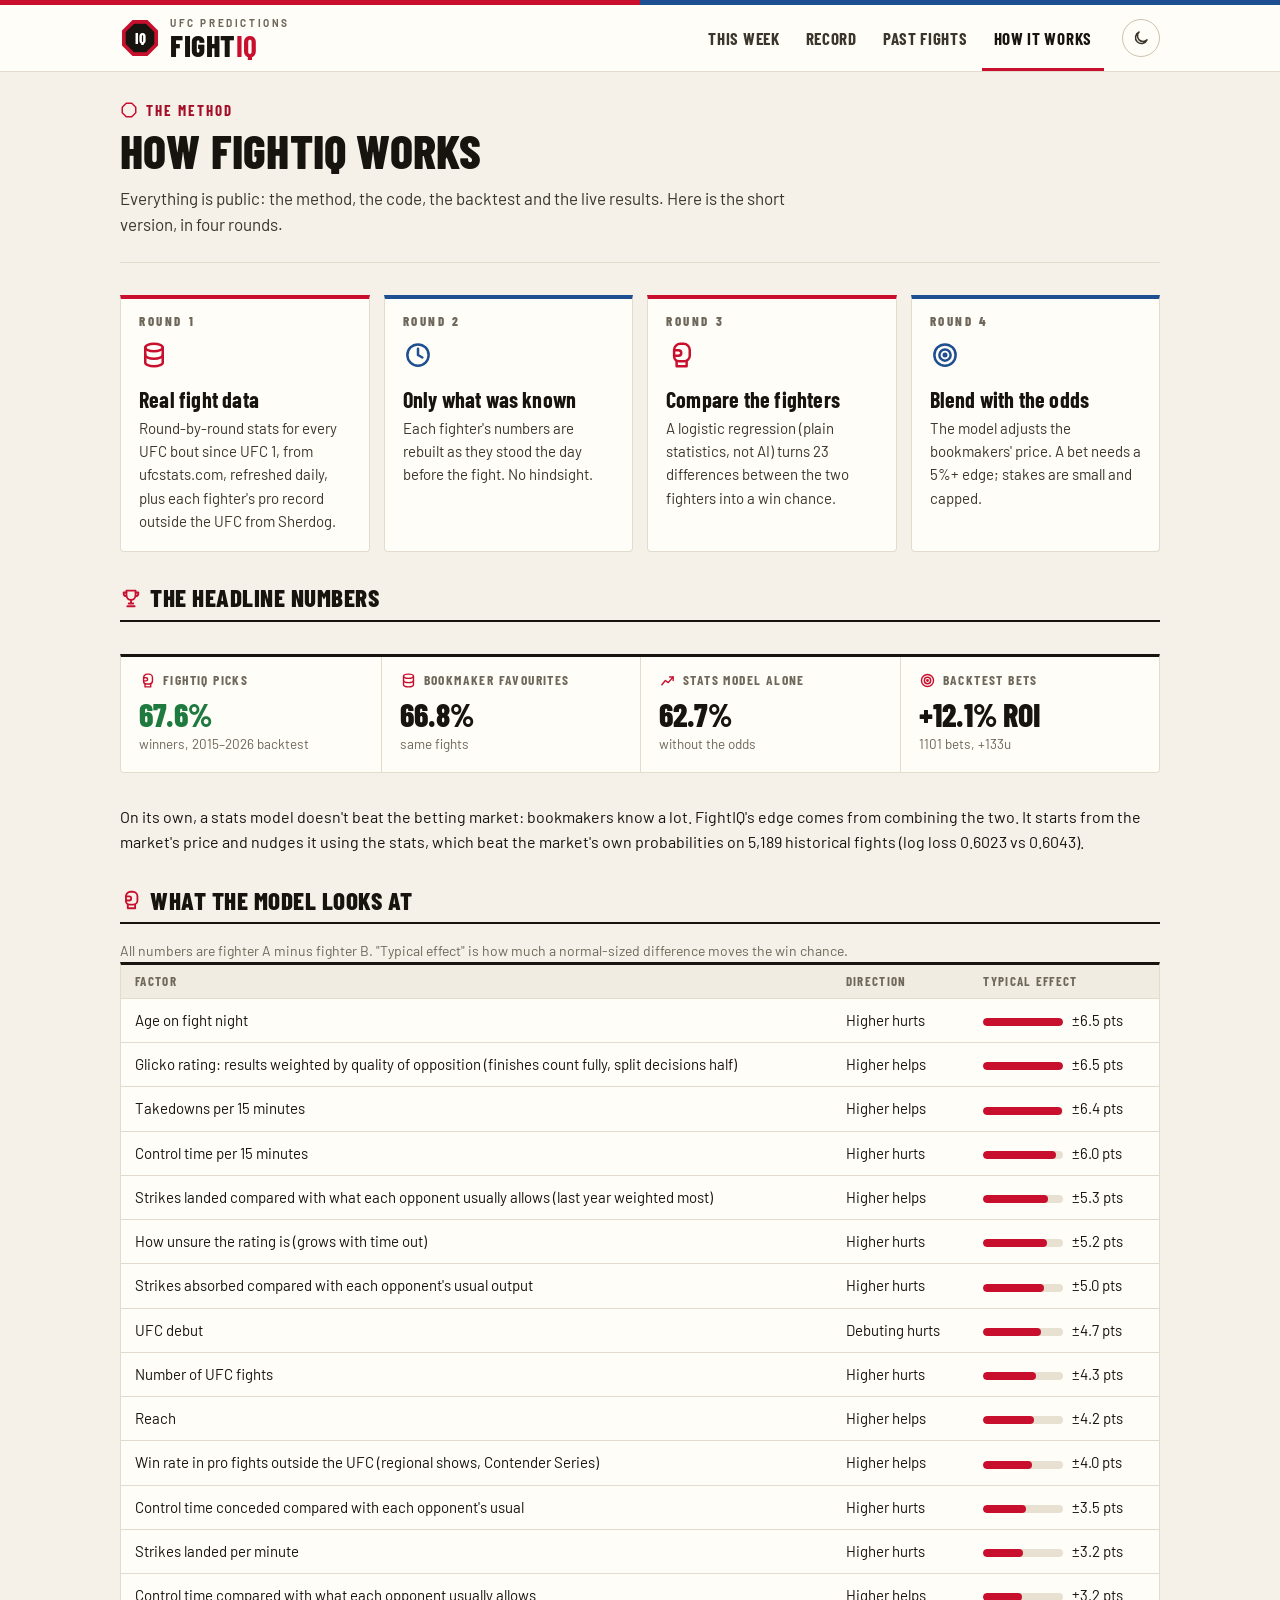
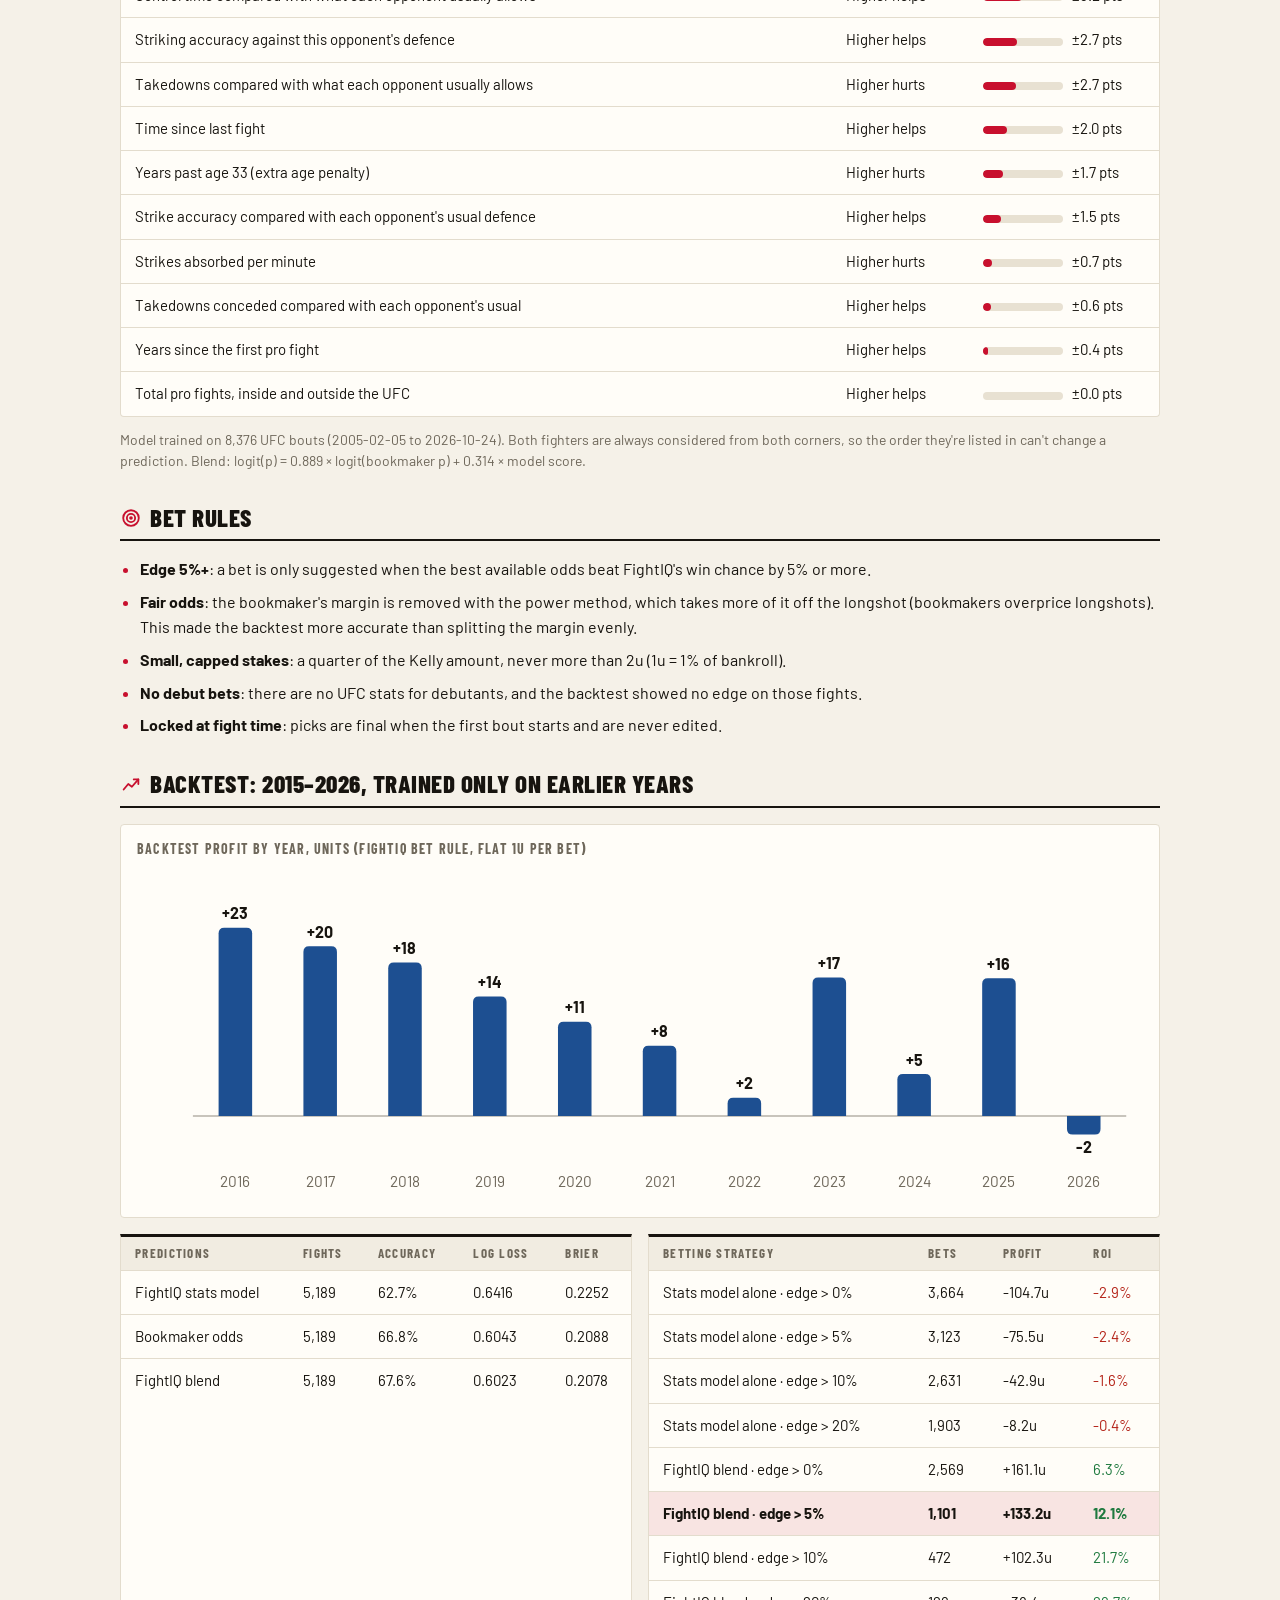
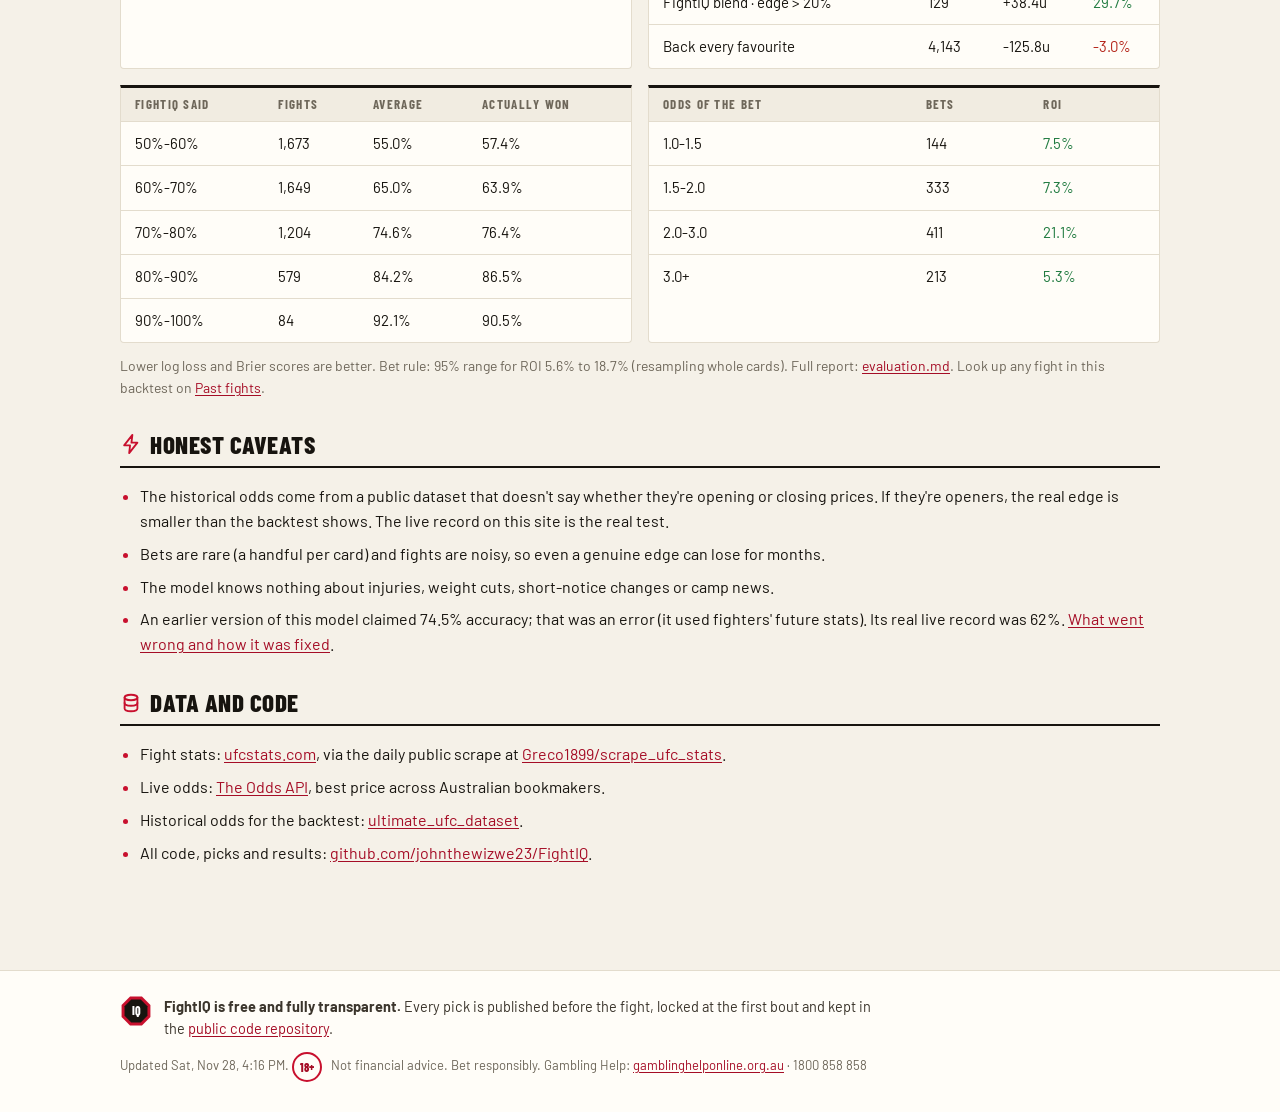
==== commit bdbc3042: "FightIQ update 2026-11-28 16:16 UTC" ====
--- a/site/model.html
+++ b/site/model.html
@@ -82,7 +82,7 @@
   <div class="wrap foot-in">
     <div class="foot-brand"><svg class="logo" viewBox="0 0 40 40" aria-hidden="true"><polygon points="38.02,27.46 27.46,38.02 12.54,38.02 1.98,27.46 1.98,12.54 12.54,1.98 27.46,1.98 38.02,12.54" fill="#C8102E"/><polygon points="34.32,25.93 25.93,34.32 14.07,34.32 5.68,25.93 5.68,14.07 14.07,5.68 25.93,5.68 34.32,14.07" fill="#17140F"/><text x="20" y="25.6" text-anchor="middle" font-size="15" font-weight="800" fill="#fff" font-family="Barlow Condensed,Arial Narrow,Helvetica,sans-serif">IQ</text></svg><p><b>FightIQ is free and fully transparent.</b> Every pick is published before the fight,
     locked at the first bout and kept in the <a href="https://github.com/johnthewizwe23/FightIQ">public code repository</a>.</p></div>
-    <p class="foot-small">Updated <time datetime="2026-11-27T21:36:34+00:00">2026-11-27 21:36 UTC</time>. <span class="age">18+</span> Not financial advice. Bet responsibly. Gambling Help:
+    <p class="foot-small">Updated <time datetime="2026-11-28T16:16:40+00:00">2026-11-28 16:16 UTC</time>. <span class="age">18+</span> Not financial advice. Bet responsibly. Gambling Help:
     <a href="https://www.gamblinghelponline.org.au">gamblinghelponline.org.au</a> · 1800 858 858</p>
   </div>
 </footer>
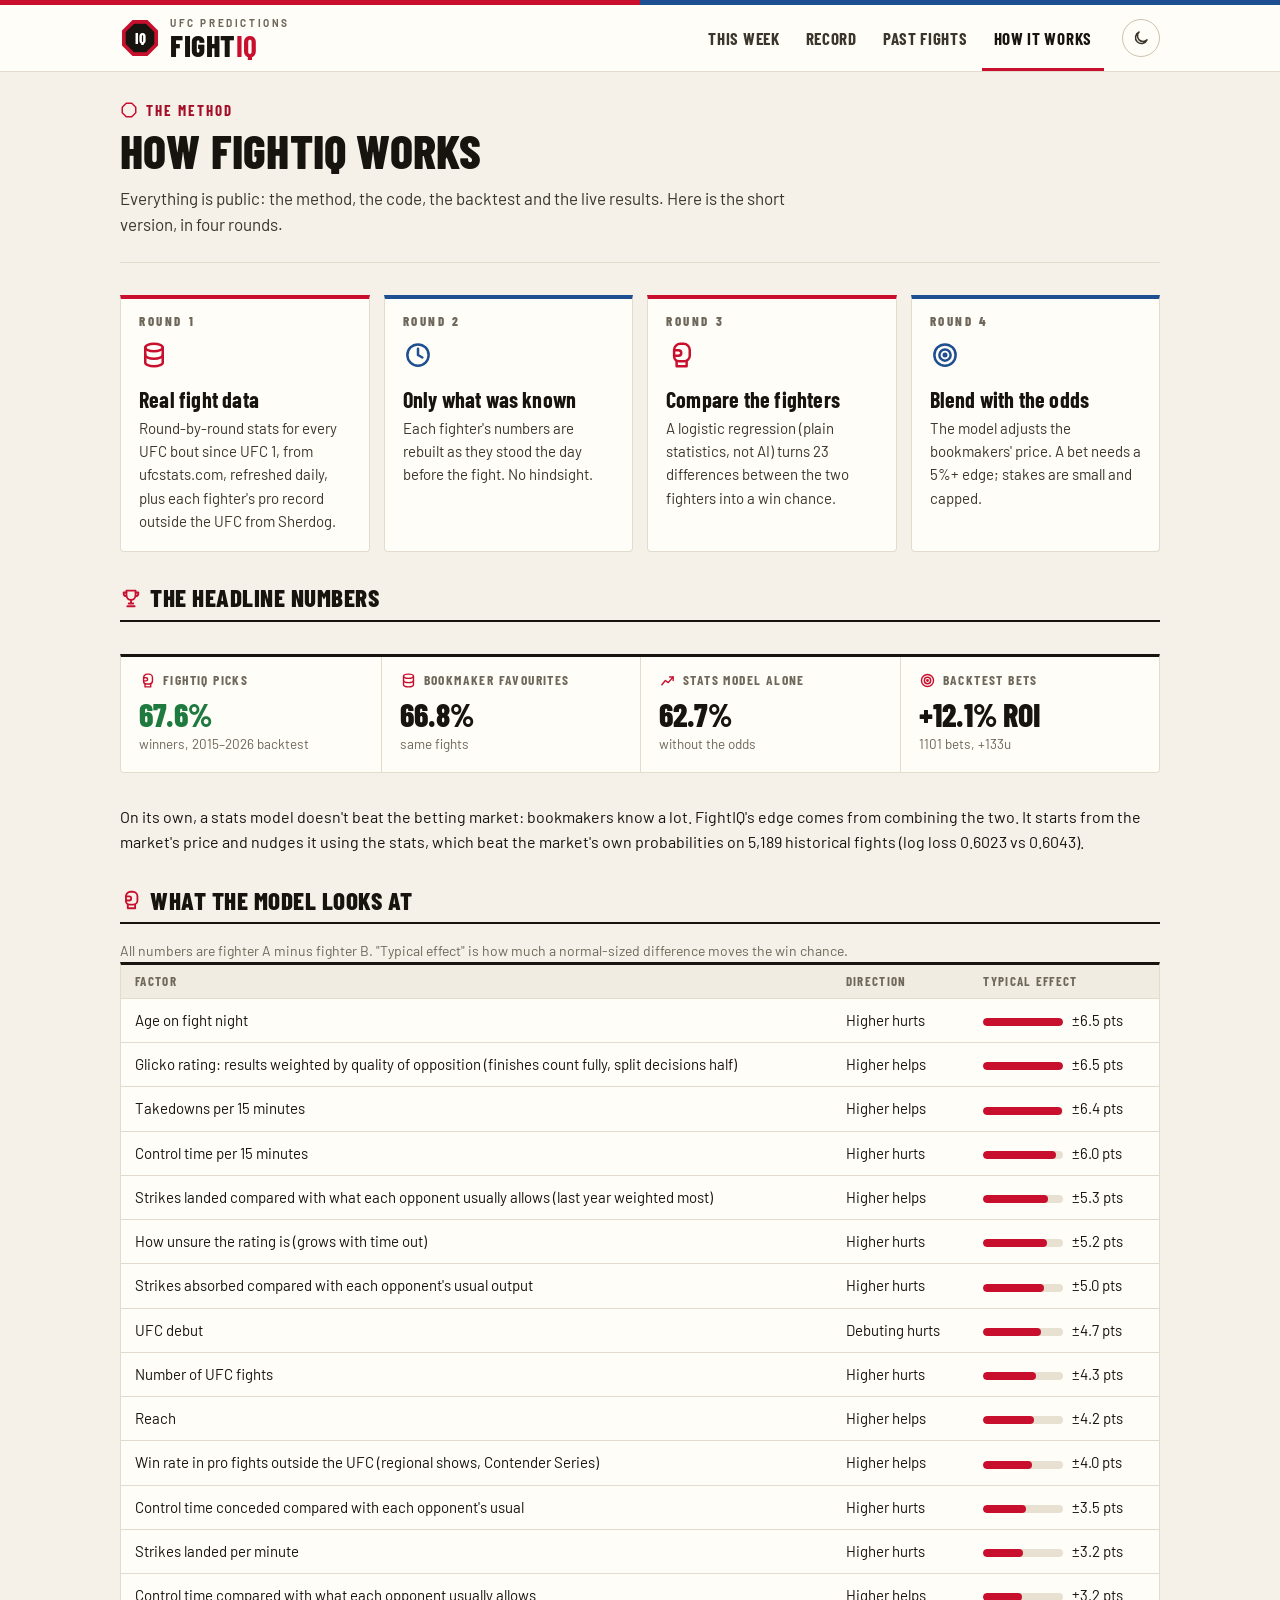
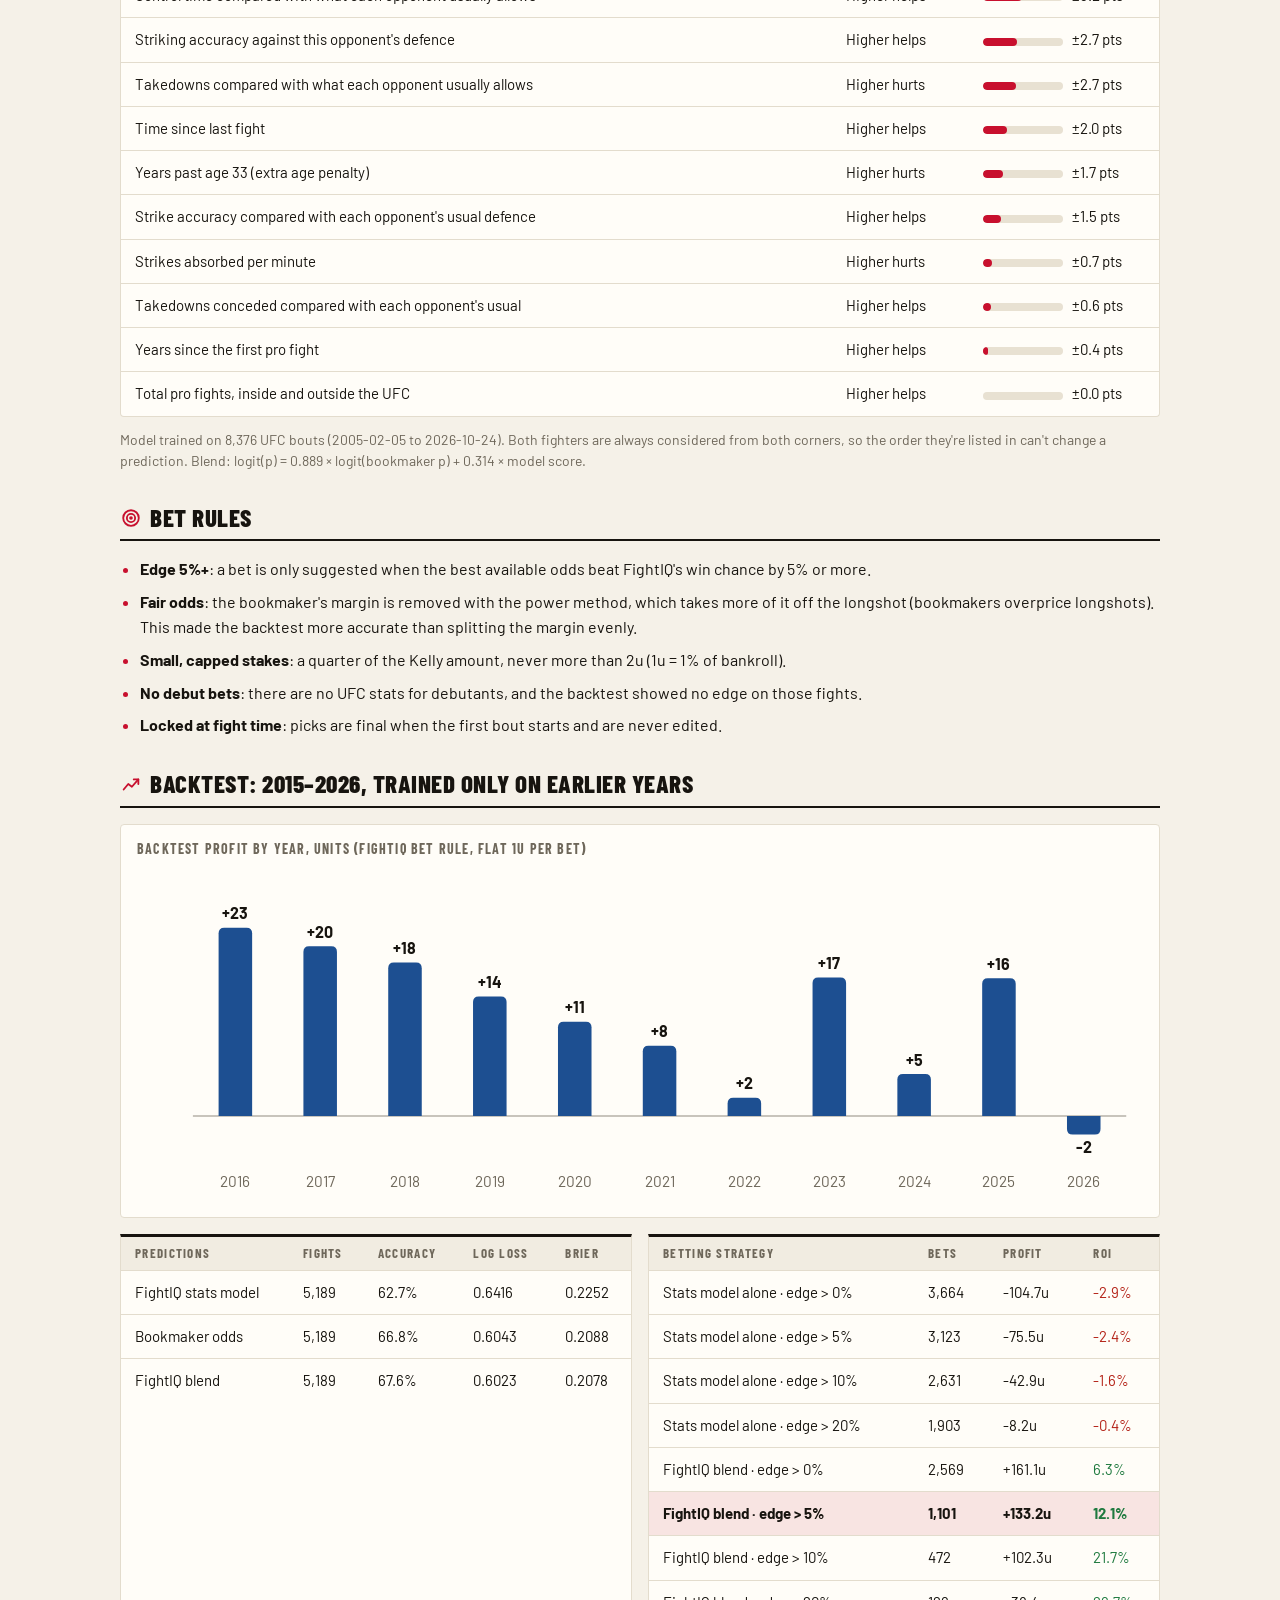
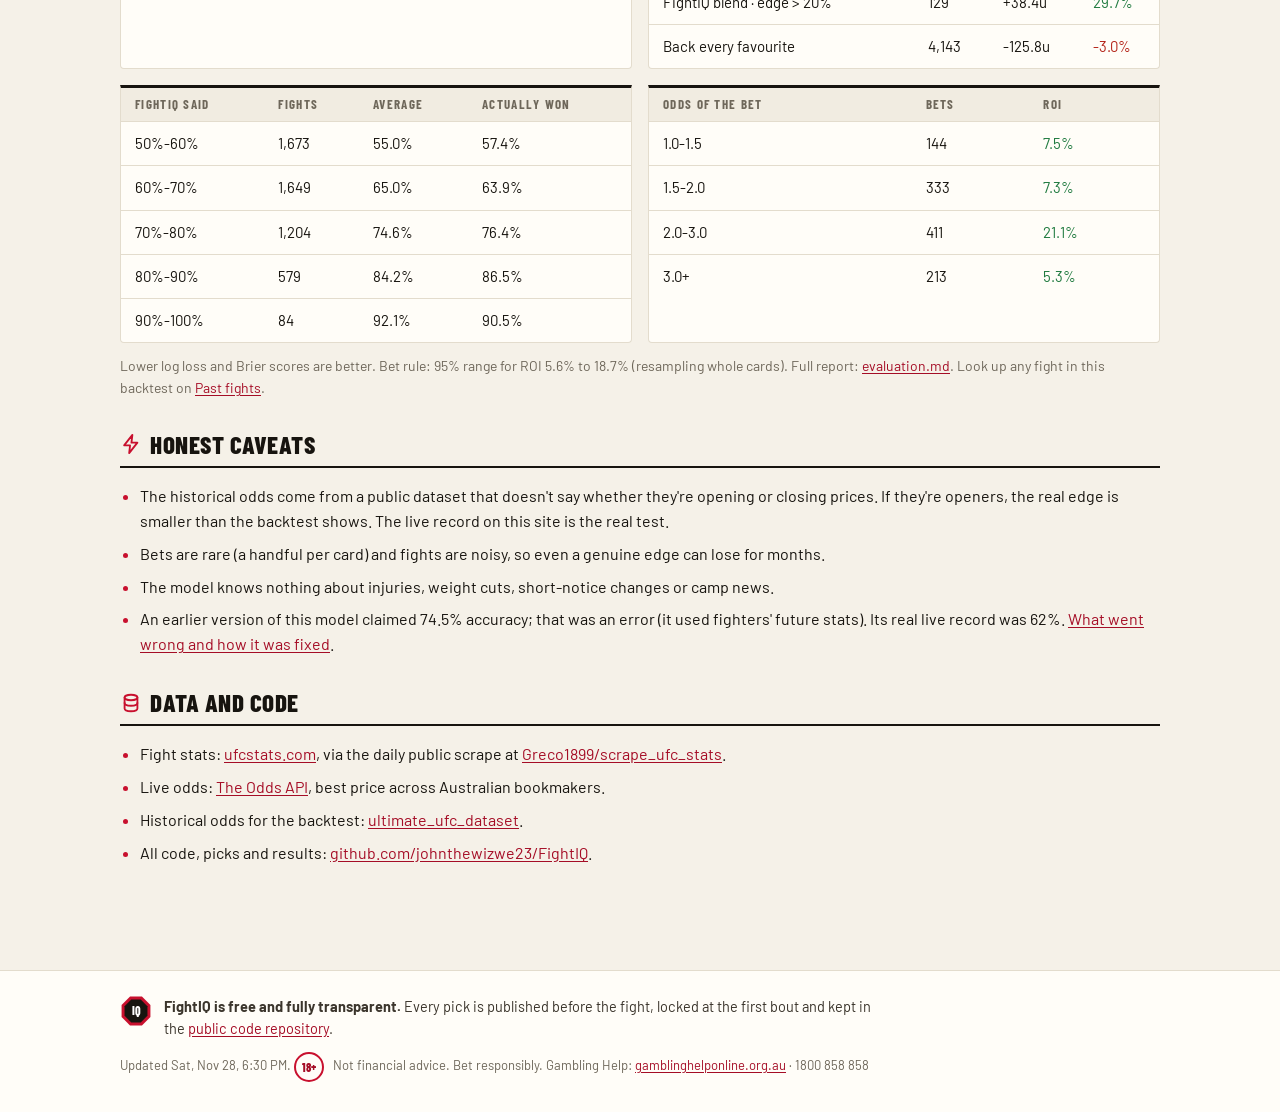
==== commit 2994c9d8: "FightIQ update 2026-11-28 18:30 UTC" ====
--- a/site/model.html
+++ b/site/model.html
@@ -82,7 +82,7 @@
   <div class="wrap foot-in">
     <div class="foot-brand"><svg class="logo" viewBox="0 0 40 40" aria-hidden="true"><polygon points="38.02,27.46 27.46,38.02 12.54,38.02 1.98,27.46 1.98,12.54 12.54,1.98 27.46,1.98 38.02,12.54" fill="#C8102E"/><polygon points="34.32,25.93 25.93,34.32 14.07,34.32 5.68,25.93 5.68,14.07 14.07,5.68 25.93,5.68 34.32,14.07" fill="#17140F"/><text x="20" y="25.6" text-anchor="middle" font-size="15" font-weight="800" fill="#fff" font-family="Barlow Condensed,Arial Narrow,Helvetica,sans-serif">IQ</text></svg><p><b>FightIQ is free and fully transparent.</b> Every pick is published before the fight,
     locked at the first bout and kept in the <a href="https://github.com/johnthewizwe23/FightIQ">public code repository</a>.</p></div>
-    <p class="foot-small">Updated <time datetime="2026-11-28T16:16:40+00:00">2026-11-28 16:16 UTC</time>. <span class="age">18+</span> Not financial advice. Bet responsibly. Gambling Help:
+    <p class="foot-small">Updated <time datetime="2026-11-28T18:30:10+00:00">2026-11-28 18:30 UTC</time>. <span class="age">18+</span> Not financial advice. Bet responsibly. Gambling Help:
     <a href="https://www.gamblinghelponline.org.au">gamblinghelponline.org.au</a> · 1800 858 858</p>
   </div>
 </footer>
